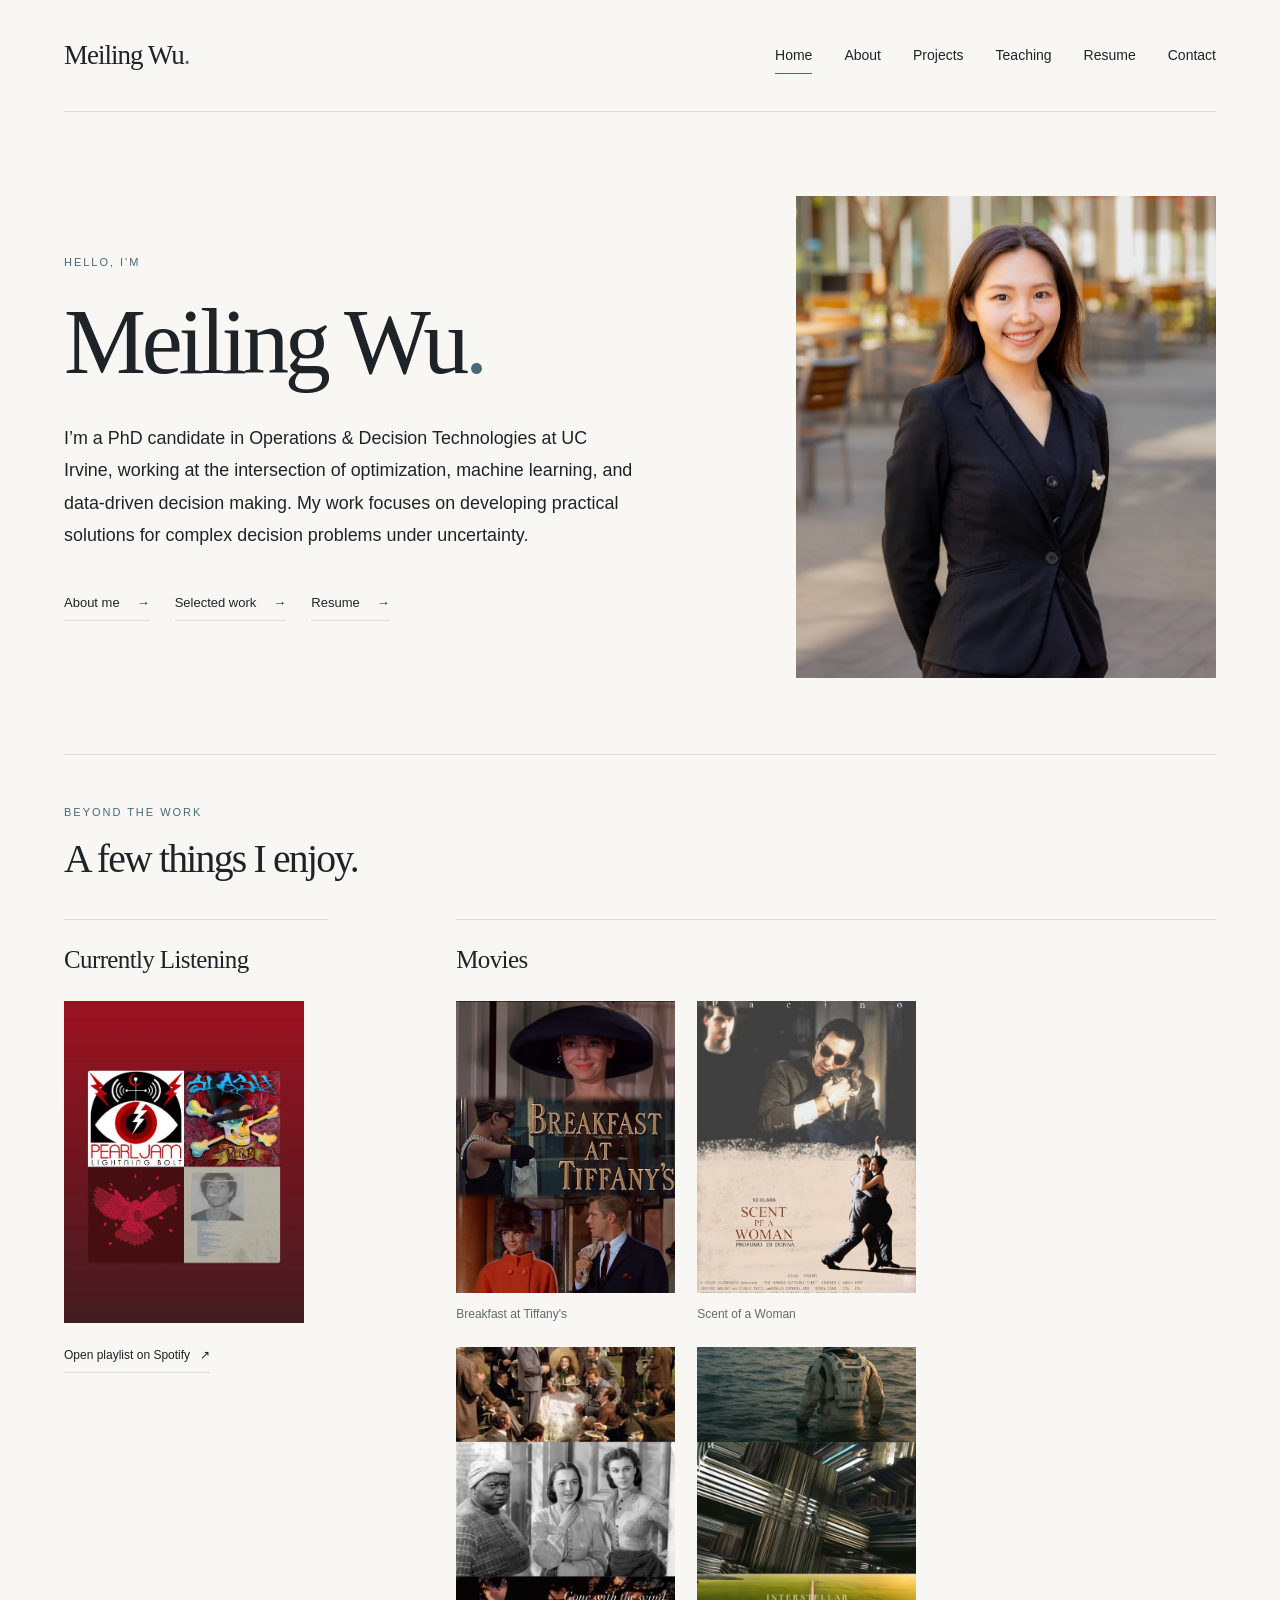
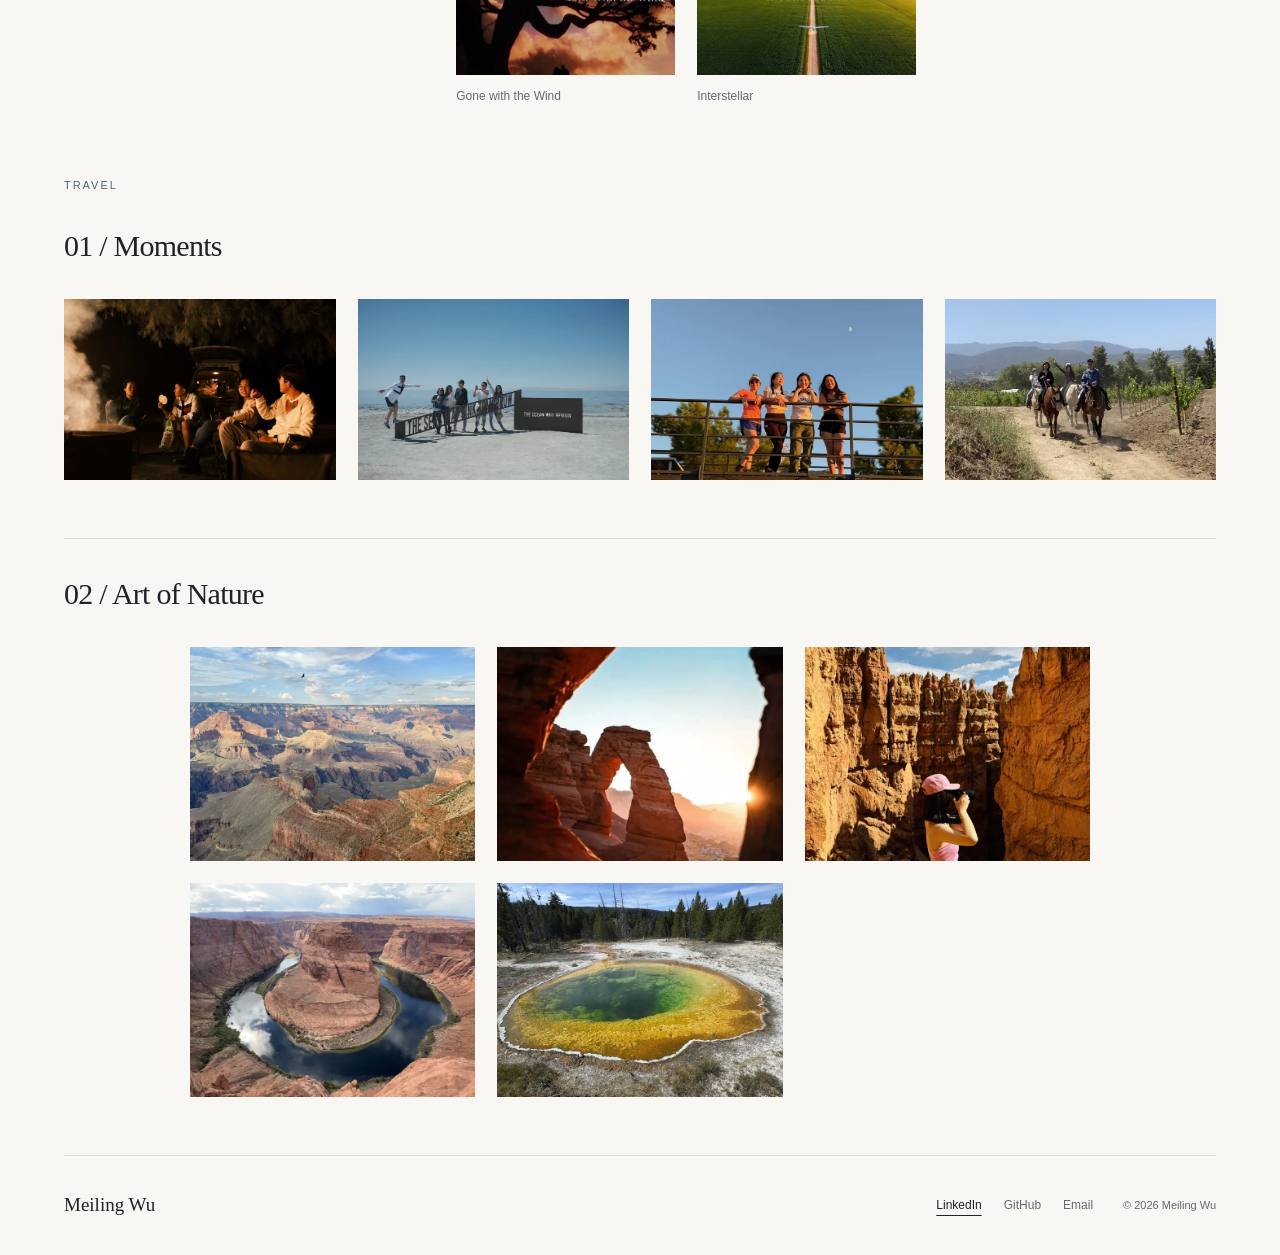
==== index.html @ 086c87a8 "Launch personal website" ====
<!doctype html>
<html lang="en">
<head>
  <meta charset="utf-8">
  <meta name="viewport" content="width=device-width, initial-scale=1">
  <title>Home — Meiling Wu</title>
  <meta name="description" content="The personal website of Meiling Wu. A space for personal notes, projects, and thoughtful work.">
  <meta property="og:title" content="Home — Meiling Wu">
  <meta property="og:description" content="The personal website of Meiling Wu. A space for personal notes, projects, and thoughtful work.">
  <meta property="og:type" content="website">
  <link rel="icon" href="assets/icons/favicon.svg" type="image/svg+xml">
  <link rel="stylesheet" href="styles.css?v=movies-aligned-2">
  <script src="site-data.js" defer></script>
  <script src="script.js" defer></script>
</head>
<body class="home-page">
  <a class="skip-link" href="#main">Skip to content</a>
  <header class="site-header wrap">
    <a class="wordmark" href="index.html">Meiling Wu<span class="wordmark-dot" aria-hidden="true">.</span></a>
    <button class="menu-toggle" type="button" aria-expanded="false" aria-controls="site-nav" hidden>Menu <span aria-hidden="true">＋</span></button>
    <nav id="site-nav" aria-label="Main navigation"><a href="index.html" aria-current="page">Home</a><a href="about.html">About</a><a href="projects.html">Projects</a><a href="teaching.html">Teaching</a><a href="resume.html">Resume</a><a href="contact.html">Contact</a></nav>
  </header>
  <main id="main" class="wrap" tabindex="-1">
    <section class="home-hero" aria-labelledby="home-title">
      <div class="hero-copy">
        <p class="eyebrow">Hello, I'm</p>
        <h1 id="home-title">Meiling Wu<span class="accent">.</span></h1>
        <p class="hero-professional-intro">I’m a PhD candidate in Operations &amp; Decision Technologies at UC Irvine, working at the intersection of optimization, machine learning, and data-driven decision making. My work focuses on developing practical solutions for complex decision problems under uncertainty.</p>
        <div class="text-links"><a href="about.html">About me <span aria-hidden="true">→</span></a><a href="projects.html">Selected work <span aria-hidden="true">→</span></a><a href="resume.html">Resume <span aria-hidden="true">→</span></a></div>
      </div>
      <figure class="hero-photo"><img src="assets/images/home/meiling_hero.jpg" alt="Meiling Wu wearing a dark blazer outdoors" width="871" height="1000" fetchpriority="high"></figure>
    </section>
    <section class="personal-section" aria-labelledby="personal-title">
      <div class="section-heading"><p class="eyebrow">Beyond the work</p><h2 id="personal-title">A few things I enjoy.</h2></div>
      <div class="home-interests">
        <section class="home-music" aria-labelledby="listening-title">
          <h3 id="listening-title">Currently Listening</h3>
          <figure class="playlist-art"><img src="assets/images/music/spotify-playlist.jpg" alt="Red Spotify playlist artwork featuring a collage of album covers" width="1206" height="1618" loading="lazy" decoding="async"></figure>
          <a class="arrow-link" href="https://open.spotify.com/playlist/6bIdMzMl5fy6MpWoafnNyj?si=AcDOhv1JTNiCwGI7rJEhVw&amp;utm_source=copy-link&amp;pi=zV1Mj_dpSNiaz" target="_blank" rel="noopener noreferrer">Open playlist on Spotify <span aria-hidden="true">↗</span></a>
        </section>
        <section class="home-films" aria-labelledby="screen-title">
          <h3 id="screen-title">Movies</h3>
          <div class="film-composition">
            <figure><img src="assets/images/movies/breakfast_at_tiffanys.jpg" alt="Breakfast at Tiffany's film collage featuring Audrey Hepburn" width="1206" height="1609" loading="lazy" decoding="async"><figcaption>Breakfast at Tiffany's</figcaption></figure>
            <figure><img src="assets/images/movies/scent_of_a_woman.jpg" alt="Scent of a Woman poster featuring Al Pacino and a tango scene" width="1159" height="1596" loading="lazy" decoding="async"><figcaption>Scent of a Woman</figcaption></figure>
            <figure><img src="assets/images/movies/gone_with_the_wind.jpg" alt="Gone with the Wind collage of scenes from the film" width="1079" height="1894" loading="lazy" decoding="async"><figcaption>Gone with the Wind</figcaption></figure>
            <figure><img src="assets/images/movies/interstellar.jpg" alt="Interstellar collage showing an astronaut, a spacecraft interior, and a field" width="1112" height="2017" loading="lazy" decoding="async"><figcaption>Interstellar</figcaption></figure>
          </div>
        </section>
      </div>
    </section>
    <section class="travel-section travel-journal" aria-labelledby="travel-title">
      <header class="journal-heading"><h2 id="travel-title" class="eyebrow">Travel</h2></header>
      <section class="travel-chapter chapter-moments" aria-labelledby="travel-moments-title">
        <h3 id="travel-moments-title">01 / Moments</h3>
        <div class="travel-collage">
          <figure class="travel-photo travel-photo-01"><picture><source type="image/webp" srcset="assets/images/travel/web/01-700.webp 700w, assets/images/travel/web/01-1400.webp 1400w" sizes="(max-width: 760px) 48vw, 420px"><img src="assets/images/travel/01.jpg" alt="Friends gathered beside a glowing fire at night, with an open car trunk behind them." width="2305" height="1537" loading="lazy" decoding="async"></picture></figure>
          <figure class="travel-photo travel-photo-02"><picture><source type="image/webp" srcset="assets/images/travel/web/02-700.webp 700w, assets/images/travel/web/02-1400.webp 1400w" sizes="(max-width: 760px) 48vw, 420px"><img src="assets/images/travel/02.jpg" alt="A group posing beside a sign on a bright, open shoreline beneath a clear blue sky." width="1620" height="1080" loading="lazy" decoding="async"></picture></figure>
          <figure class="travel-photo travel-photo-03"><picture><source type="image/webp" srcset="assets/images/travel/web/03-700.webp 700w, assets/images/travel/web/03-1400.webp 1400w" sizes="(max-width: 760px) 48vw, 420px"><img src="assets/images/travel/03.jpg" alt="Four friends standing on a rooftop terrace beneath a blue evening sky." width="1536" height="2048" loading="lazy" decoding="async"></picture></figure>
          <figure class="travel-photo travel-photo-04"><picture><source type="image/webp" srcset="assets/images/travel/web/04-700.webp 700w, assets/images/travel/web/04-1400.webp 1400w" sizes="(max-width: 760px) 48vw, 420px"><img src="assets/images/travel/04.jpg" alt="Three riders on horseback following a dirt path between vineyards and mountains." width="4032" height="3024" loading="lazy" decoding="async"></picture></figure>
        </div>
      </section>
      <section class="travel-chapter chapter-nature" aria-labelledby="travel-nature-title">
        <h3 id="travel-nature-title">02 / Art of Nature</h3>
        <div class="travel-collage">
          <figure class="travel-photo travel-photo-05"><picture><source type="image/webp" srcset="assets/images/travel/web/05-700.webp 700w, assets/images/travel/web/05-1400.webp 1400w" sizes="(max-width: 760px) 48vw, 420px"><img src="assets/images/travel/05.jpg" alt="Layered canyon cliffs stretching into the distance beneath a cloud-filled sky." width="5712" height="4284" loading="lazy" decoding="async"></picture></figure>
          <figure class="travel-photo travel-photo-06"><picture><source type="image/webp" srcset="assets/images/travel/web/06-700.webp 700w, assets/images/travel/web/06-1400.webp 1400w" sizes="(max-width: 760px) 48vw, 420px"><img src="assets/images/travel/06.jpg" alt="Sunset shining through a sandstone opening toward a freestanding rock arch." width="1179" height="1581" loading="lazy" decoding="async"></picture></figure>
          <figure class="travel-photo travel-photo-07"><picture><source type="image/webp" srcset="assets/images/travel/web/07-700.webp 700w, assets/images/travel/web/07-1400.webp 1400w" sizes="(max-width: 760px) 48vw, 420px"><img src="assets/images/travel/07.jpg" alt="A traveler photographing tall orange rock formations along a narrow canyon trail." width="4284" height="5712" loading="lazy" decoding="async"></picture></figure>
          <figure class="travel-photo travel-photo-08"><picture><source type="image/webp" srcset="assets/images/travel/web/08-700.webp 700w, assets/images/travel/web/08-1400.webp 1400w" sizes="(max-width: 760px) 48vw, 420px"><img src="assets/images/travel/08.jpg" alt="A river curving around a massive sandstone formation between steep canyon walls." width="1744" height="1308" loading="lazy" decoding="async"></picture></figure>
          <figure class="travel-photo travel-photo-09"><picture><source type="image/webp" srcset="assets/images/travel/web/09-700.webp 700w, assets/images/travel/web/09-1400.webp 1400w" sizes="(max-width: 760px) 48vw, 420px"><img src="assets/images/travel/09.jpg" alt="A colorful hot spring edged with gold and turquoise, surrounded by forest." width="4032" height="3024" loading="lazy" decoding="async"></picture></figure>
          <figure class="travel-photo travel-photo-10"><picture><source type="image/webp" srcset="assets/images/travel/web/10-700.webp 700w, assets/images/travel/web/10-1400.webp 1400w" sizes="(max-width: 760px) 48vw, 420px"><img src="assets/images/travel/10.jpg" alt="Green aurora sweeping across a dark sky above a snowy foreground and small buildings." width="4032" height="3024" loading="lazy" decoding="async"></picture></figure>
        </div>
      </section>
    </section>
</main>
  <footer class="site-footer wrap">
    <a class="footer-name" href="index.html">Meiling Wu</a>
    <div class="footer-links" data-home-social-links>
      <span aria-label="LinkedIn — URL not yet supplied">LinkedIn</span>
      <span aria-label="GitHub — URL not yet supplied">GitHub</span>
      <span aria-label="Email — address not yet supplied">Email</span>
    </div>
    <small>© <span data-year>2026</span> Meiling Wu</small>
  </footer>
</body>
</html>
---- styles.css ----
:root {
  --bg:#f8f7f3;
  --surface:#fff;
  --text:#1e2328;
  --muted:#646a70;
  --line:#dddcd6;
  --accent:#496878;
  --serif:Georgia,'Times New Roman',serif;
  --sans:'Helvetica Neue',Helvetica,Arial,sans-serif;
  --gutter:clamp(24px,5vw,72px)
}
* {
  box-sizing:border-box
}
html {
  scroll-behavior:smooth
}
body {
  margin:0;
  background:var(--bg);
  color:var(--text);
  font-family:var(--sans);
  font-size:16px;
  line-height:1.7;
  -webkit-font-smoothing:antialiased
}
a {
  color:inherit;
  text-underline-offset:6px;
  text-decoration-thickness:1px
}
a:hover {
  color:var(--accent)
}
button {
  font:inherit
}
a,button {
  -webkit-tap-highlight-color:transparent
}
a:focus-visible,button:focus-visible {
  outline:2px solid var(--accent);
  outline-offset:6px
}
h1,h2,h3,p,figure {
  margin:0
}
h1,h2,h3 {
  font-weight:400
}
h1,h2 {
  font-family:var(--serif);
  line-height:1.12;
  letter-spacing:-.045em
}
h1 {
  font-size:clamp(56px,7.2vw,94px)
}
h2 {
  font-size:clamp(30px,3.1vw,42px)
}
h3 {
  font-size:20px;
  line-height:1.4
}
p {
  color:var(--muted)
}
[hidden] {
  display:none!important
}
.wrap {
  width:min(100% - var(--gutter)*2,1180px);
  margin-inline:auto
}
.accent {
  color:var(--accent)
}
.site-header {
  display:flex;
  align-items:center;
  justify-content:space-between;
  min-height:112px;
  border-bottom:1px solid var(--line);
  gap:30px
}
.wordmark {
  font-family:var(--serif);
  font-size:27px;
  letter-spacing:-1px;
  text-decoration:none;
  white-space:nowrap
}
.wordmark-dot {
  color:var(--accent)
}
nav {
  display:flex;
  gap:clamp(20px,2.5vw,34px);
  align-items:center
}
nav a {
  font-size:14px;
  text-decoration:none;
  padding-block:12px;
  position:relative
}
nav a[aria-current=page]::after {
  content:'';
  height:1px;
  background:var(--accent);
  position:absolute;
  bottom:5px;
  left:0;
  right:0
}
.menu-toggle {
  border:0;
  background:none;
  padding:10px 0;
  color:var(--text);
  gap:18px;
  align-items:center
}
.skip-link {
  position:fixed;
  top:12px;
  left:12px;
  z-index:10;
  background:var(--text);
  color:var(--bg);
  padding:10px 20px;
  transform:translateY(-180%)
}
.skip-link:focus {
  transform:translateY(0)
}
main {
  min-height:calc(100svh - 260px)
}
.eyebrow {
  text-transform:uppercase;
  font-size:11px;
  letter-spacing:.18em;
  color:var(--accent);
  font-weight:500
}
.home-hero {
  padding:84px 0 94px;
  display:grid;
  grid-template-columns:1.2fr 1fr;
  gap:clamp(45px,8vw,110px);
  align-items:center
}
.hero-copy .eyebrow {
  margin-bottom:19px
}
.hero-copy h1 {
  white-space:nowrap
}
.hero-intro {
  font-size:clamp(21px,2.15vw,28px);
  line-height:1.5;
  color:var(--text);
  margin-top:28px;
  letter-spacing:-.025em
}
.hero-note {
  font-size:16px;
  margin-top:18px;
  line-height:1.8
}
.text-links {
  display:flex;
  flex-wrap:wrap;
  gap:25px;
  margin-top:35px
}
.text-links a,.arrow-link {
  font-size:13px;
  text-decoration:none;
  display:inline-flex;
  gap:17px;
  align-items:center;
  border-bottom:1px solid var(--line);
  padding-block:6px
}
.text-links a:hover,.arrow-link:hover {
  border-color:var(--accent)
}
.photo-placeholder {
  background:#eae8e1;
  min-width:0;
  display:flex;
  flex-direction:column;
  justify-content:center;
  align-items:center;
  aspect-ratio:4/5;
  text-align:center;
  color:#66675f;
  position:relative;
  outline:1px solid #d8d5cb;
  outline-offset:-14px;
  font-size:12px;
  letter-spacing:.02em;
  gap:13px
}
.photo-placeholder small {
  display:block;
  font-size:10px;
  letter-spacing:.08em;
  text-transform:uppercase;
  margin-top:6px
}
.placeholder-mark {
  font-family:var(--serif);
  font-size:27px;
  color:#7a7c70;
  font-weight:400
}
.hero-photo {
  max-width:420px;
  width:100%;
  justify-self:end
}
.hero-photo figcaption {
  font-family:var(--serif);
  font-size:15px;
  font-style:italic;
  color:var(--muted);
  text-align:right;
  padding-top:12px
}
.personal-section {
  border-top:1px solid var(--line);
  padding-top:48px
}
.section-heading .eyebrow {
  margin-bottom:15px
}
.interests-grid {
  display:grid;
  grid-template-columns:1fr 1fr;
  gap:70px;
  margin-top:45px
}
.interest {
  border-top:1px solid var(--line);
  padding-top:23px;
  min-height:150px
}
.section-label {
  display:flex;
  align-items:baseline;
  gap:20px
}
.section-label>span,.project-number {
  font-size:11px;
  letter-spacing:.08em;
  color:var(--accent)
}
.section-label h3,.section-label h2 {
  font-family:var(--serif);
  font-size:25px;
  letter-spacing:-.025em
}
.empty-note {
  font-size:14px;
  line-height:1.8
}
.interest .empty-note {
  margin:20px 0 0 35px
}
.interest-list {
  padding:0;
  margin:22px 0 0;
  list-style:none;
  counter-reset:item
}
.interest-list li {
  display:flex;
  gap:20px;
  border-bottom:1px solid var(--line);
  padding:12px 0;
  font-size:14px
}
.interest-list li::before {
  counter-increment:item;
  content:counter(item,decimal-leading-zero);
  font-size:11px;
  color:var(--accent)
}
.interest-list small {
  color:var(--muted);
  font-size:13px
}
.travel-section {
  padding-top:34px;
  padding-bottom:76px
}
.travel-heading {
  display:flex;
  align-items:baseline;
  justify-content:space-between;
  gap:20px;
  margin-bottom:25px
}
.small-note {
  font-size:12px
}
.travel-grid {
  display:grid;
  grid-template-columns:repeat(3,minmax(0,1fr));
  gap:22px
}
.travel-grid .photo-placeholder {
  aspect-ratio:4/3;
  background:#e8e9e3
}
.travel-grid figure:nth-child(2) .photo-placeholder {
  background:#e5e8e8
}
.travel-grid figure:nth-child(3) .photo-placeholder {
  background:#ece7e0
}
.travel-grid img {
  display:block;
  width:100%;
  aspect-ratio:4/3;
  object-fit:cover
}
.travel-grid figcaption {
  font-size:12px;
  color:var(--muted);
  padding-top:10px
}
.home-closing {
  display:flex;
  justify-content:space-between;
  align-items:center;
  gap:25px;
  border-top:1px solid var(--line);
  padding:44px 0 64px
}
.home-closing h2 {
  font-size:29px
}
.site-footer {
  border-top:1px solid var(--line);
  display:flex;
  align-items:center;
  gap:30px;
  min-height:115px;
  padding-block:28px
}
.footer-name {
  font-family:var(--serif);
  font-size:19px;
  text-decoration:none
}
.footer-links {
  display:flex;
  gap:22px;
  font-size:12px;
  margin-left:auto
}
.site-footer small {
  color:var(--muted);
  font-size:11px
}
.page-intro {
  padding:77px 0 64px
}
.page-intro .eyebrow {
  margin-bottom:23px
}
.page-intro .lead {
  margin-top:28px
}
.lead {
  font-size:clamp(21px,2.2vw,28px);
  line-height:1.55;
  letter-spacing:-.025em;
  color:var(--text)
}
.intro-width {
  max-width:650px
}
.about-intro {
  display:grid;
  grid-template-columns:1.45fr 1fr;
  gap:100px;
  align-items:start;
  padding-bottom:88px
}
.about-intro .photo-placeholder {
  width:100%;
  max-width:340px;
  justify-self:end;
  aspect-ratio:1/1.05
}
.prose p+p {
  margin-top:24px
}
.prose .arrow-link {
  margin-top:26px
}
.ruled-section {
  display:grid;
  grid-template-columns:1fr 1.6fr;
  gap:65px;
  border-top:1px solid var(--line);
  padding:46px 0 64px
}
.ruled-section .eyebrow {
  margin-bottom:14px
}
.focus-list article,.journey article {
  padding-bottom:26px
}
.focus-list article+article,.journey article+article {
  padding-top:26px;
  border-top:1px solid var(--line)
}
.focus-list p,.journey p {
  font-size:15px;
  margin-top:9px
}
.project-row {
  display:grid;
  grid-template-columns:45px 1fr 130px;
  gap:25px;
  border-top:1px solid var(--line);
  padding:36px 0 40px;
  align-items:baseline
}
.project-row h2 {
  font-size:clamp(27px,3vw,38px);
  max-width:730px;
  line-height:1.22
}
.project-row p {
  margin-top:17px
}
.project-status {
  font-size:11px;
  color:var(--muted);
  text-align:right
}
.page-note {
  font-size:13px;
  padding:12px 0 65px
}
.draft-label {
  font-size:11px;
  color:var(--accent);
  margin-top:20px;
  max-width:220px
}
.teaching-philosophy {
  padding-top:35px
}
.resume-section {
  padding-bottom:85px
}
.document-placeholder {
  padding:60px 30px 70px;
  text-align:center;
  border:1px solid var(--line)
}
.document-icon {
  font-size:28px;
  color:var(--accent);
  display:block;
  margin-bottom:23px
}
.document-placeholder h2 {
  font-size:32px
}
.document-placeholder p {
  font-size:14px;
  margin-top:16px
}
.resume-actions {
  display:flex;
  gap:28px;
  align-items:center;
  margin-bottom:35px
}
.button-link {
  display:inline-flex;
  gap:35px;
  background:var(--accent);
  color:white;
  padding:13px 23px;
  text-decoration:none;
  font-size:14px
}
.button-link:hover {
  color:white;
  background:var(--text)
}
.pdf-preview object {
  width:100%;
  height:800px;
  border:1px solid var(--line)
}
.contact-intro {
  padding-top:100px
}
.contact-list {
  max-width:760px;
  padding-bottom:100px
}
.contact-list .empty-note {
  padding-top:30px;
  border-top:1px solid var(--line)
}
.contact-row {
  display:flex;
  justify-content:space-between;
  border-top:1px solid var(--line);
  padding:24px 0;
  text-decoration:none;
  font-size:20px;
  overflow-wrap:anywhere
}
@media(min-width:761px) {
  .menu-toggle {
    display:none
  }
}
@media(max-width:1000px) {
  .home-hero {
    gap:40px
  }
  .hero-copy h1 {
    font-size:clamp(52px,7.5vw,76px)
  }
  .text-links {
    gap:17px
  }
  .about-intro {
    gap:50px
  }
  .ruled-section {
    gap:40px
  }
  .project-row {
    grid-template-columns:30px 1fr
  }
  .project-status {
    grid-column:2;
    text-align:left
  }
  .interests-grid {
    gap:40px
  }
}
@media(max-width:760px) {
  .site-header {
    flex-wrap:wrap;
    min-height:88px;
    gap:0;
    padding-block:23px
  }
  .wordmark {
    font-size:25px
  }
  .menu-toggle:not([hidden]) {
    display:inline-flex;
    margin-left:auto
  }
  nav {
    width:100%;
    flex-wrap:wrap;
    gap:5px 25px;
    padding-top:18px
  }
  nav a {
    font-size:14px
  }
  .js nav:not(.is-open) {
    display:none
  }
  .home-hero {
    padding:53px 0 57px;
    grid-template-columns:1fr;
    gap:40px
  }
  .hero-copy h1 {
    font-size:clamp(57px,12vw,86px)
  }
  .hero-intro {
    font-size:24px;
    margin-top:22px
  }
  .hero-note {
    font-size:15px
  }
  .hero-photo {
    justify-self:start;
    max-width:none
  }
  .hero-photo .photo-placeholder {
    aspect-ratio:5/4
  }
  .hero-photo figcaption {
    font-size:14px
  }
  .personal-section {
    padding-top:34px
  }
  .interests-grid {
    margin-top:32px;
    gap:25px
  }
  .section-label {
    gap:12px
  }
  .section-label h3 {
    font-size:22px
  }
  .interest .empty-note {
    margin-left:0
  }
  .travel-heading {
    align-items:start;
    flex-direction:column;
    gap:10px
  }
  .travel-grid {
    gap:14px
  }
  .travel-grid .photo-placeholder {
    aspect-ratio:3/4;
    outline-offset:-8px
  }
  .travel-grid .photo-placeholder small {
    font-size:8px;
    max-width:90px
  }
  .travel-grid .photo-placeholder>span:last-child {
    font-size:10px
  }
  .travel-section {
    padding-top:22px;
    padding-bottom:45px
  }
  .home-closing {
    align-items:start;
    padding:32px 0 44px;
    flex-direction:column;
    gap:15px
  }
  .home-closing h2 {
    font-size:28px
  }
  .site-footer {
    gap:18px;
    flex-wrap:wrap;
    min-height:100px
  }
  .footer-links:empty {
    display:none
  }
  .site-footer small {
    margin-left:auto
  }
  .page-intro {
    padding:52px 0 40px
  }
  .about-intro {
    grid-template-columns:1fr;
    gap:35px;
    padding-bottom:50px
  }
  .about-intro .photo-placeholder {
    justify-self:start;
    max-width:100%;
    aspect-ratio:5/4
  }
  .ruled-section {
    grid-template-columns:1fr;
    gap:26px;
    padding:32px 0 40px
  }
  .project-row {
    gap:13px;
    padding:27px 0
  }
  .project-row h2 {
    font-size:28px
  }
  .draft-label {
    max-width:none
  }
  .document-placeholder {
    padding:42px 20px
  }
  .document-placeholder h2 {
    font-size:28px
  }
  .pdf-preview {
    display:none
  }
  .resume-actions {
    flex-wrap:wrap
  }
  .contact-intro {
    padding-top:65px
  }
  .contact-list {
    padding-bottom:70px
  }
}
@media(max-width:420px) {
  .interests-grid {
    grid-template-columns:1fr;
    gap:10px
  }
  .interest {
    min-height:125px
  }
  .travel-grid {
    grid-template-columns:1fr
  }
  .travel-grid .photo-placeholder {
    aspect-ratio:4/3;
    outline-offset:-12px
  }
  .travel-grid .photo-placeholder>span:last-child {
    font-size:12px
  }
  .travel-grid .photo-placeholder small {
    font-size:10px;
    max-width:none
  }
  .site-footer {
    column-gap:20px
  }
  .footer-links {
    margin-left:0
  }
  .footer-links:not(:empty)+small {
    width:100%;
    margin:0
  }
  .desktop-break {
    display:none
  }
}
@media(prefers-reduced-motion:reduce) {
  html {
    scroll-behavior:auto
  }
}

/* Home refinements: scoped to preserve the professional pages. */
.home-page .home-hero {
  padding-bottom: 76px;
}
.home-page .photo-placeholder {
  outline: none;
  background: #eeece6;
}
.home-page .hero-photo img {
  display: block;
  width: 100%;
  aspect-ratio: 4 / 5;
  object-fit: cover;
}
.home-page .hero-photo figcaption {
  font-size: 13px;
  padding-top: 10px;
}
.home-page .interest {
  min-height: 128px;
}
.home-page .travel-section {
  padding-top: 38px;
  padding-bottom: 0;
}
.home-page .travel-heading {
  margin-bottom: 28px;
}
.home-page .travel-heading .small-note {
  font-size: 11px;
  color: #6e7378;
}
.home-page .travel-grid {
  grid-template-columns: minmax(0, 1.5fr) minmax(0, 1fr);
  column-gap: clamp(32px, 5vw, 72px);
  row-gap: 16px;
  align-items: start;
}
.home-page .travel-grid figure:nth-child(3n + 2) {
  margin-top: 48px;
}
.home-page .travel-grid figure:nth-child(3n) {
  grid-column: 1 / -1;
  width: 44%;
  margin-left: 26%;
}
.home-page .travel-grid .photo-placeholder,
.home-page .travel-grid img {
  aspect-ratio: 3 / 2;
}
.home-page .travel-grid figure:nth-child(3n + 2) .photo-placeholder,
.home-page .travel-grid figure:nth-child(3n + 2) img {
  aspect-ratio: 4 / 5;
}
.home-page .travel-grid .photo-placeholder small {
  font-size: 10px;
  max-width: none;
}
.home-page .travel-grid .photo-placeholder > span:last-child {
  font-size: 12px;
}
.home-page .personal-line {
  padding: 44px 0 50px;
  text-align: center;
}
.home-page .personal-line p {
  font-family: var(--serif);
  font-style: italic;
  font-size: 21px;
}
.home-page .personal-line small {
  display: block;
  margin-top: 9px;
  color: var(--muted);
  font-size: 10px;
  letter-spacing: .04em;
}
.home-page .site-footer {
  min-height: 100px;
}
.home-page .footer-links > span {
  color: var(--muted);
}
@media (max-width: 760px) {
  .home-page .home-hero {
    padding-bottom: 48px;
  }
  .home-page .hero-photo img {
    aspect-ratio: 5 / 4;
  }
  .home-page .travel-section {
    padding-top: 24px;
  }
  .home-page .travel-grid {
    column-gap: 28px;
    row-gap: 16px;
  }
  .home-page .travel-grid figure:nth-child(3n + 2) {
    margin-top: 30px;
  }
  .home-page .personal-line {
    padding: 36px 0 42px;
  }
}
@media (max-width: 540px) {
  .home-page .travel-grid {
    grid-template-columns: minmax(0, 1fr);
    row-gap: 20px;
  }
  .home-page .travel-grid figure:nth-child(3n + 2) {
    width: 72%;
    justify-self: end;
    margin-top: 0;
  }
  .home-page .travel-grid figure:nth-child(3n) {
    width: 86%;
    margin-left: 8%;
  }
  .home-page .site-footer {
    display: grid;
    grid-template-columns: 1fr auto;
    gap: 14px;
    padding-block: 25px;
  }
  .home-page .footer-links {
    gap: 15px;
    margin: 0;
  }
  .home-page .site-footer small {
    grid-column: 1 / -1;
    margin: 0;
  }
}

/* Projects: research features followed by a compact consulting index. */
.projects-page .page-intro {
  padding-bottom: 62px;
}
.projects-page .project-section-links {
  display: flex;
  flex-wrap: wrap;
  gap: 18px 34px;
  margin-top: 30px;
  font-size: 13px;
}
.projects-page .project-section-links a {
  text-decoration: none;
  border-bottom: 1px solid var(--line);
  padding-bottom: 5px;
}
.projects-page .project-section-links span {
  margin-left: 14px;
  color: var(--accent);
}
.projects-page .research-section,
.projects-page .consulting-section {
  scroll-margin-top: 30px;
}
.projects-page .project-section-heading {
  display: flex;
  align-items: baseline;
  justify-content: space-between;
  gap: 35px;
  padding: 28px 0 34px;
  border-top: 1px solid var(--text);
}
.projects-page .project-section-heading h2 {
  font-size: clamp(32px, 3.4vw, 46px);
}
.projects-page .section-context {
  color: var(--muted);
  font-size: 12px;
}
.projects-page .research-project {
  border-top: 1px solid var(--line);
  padding: 43px 0 58px;
}
.projects-page .project-heading {
  display: grid;
  grid-template-columns: 90px minmax(0, 1fr);
  gap: 28px;
  align-items: baseline;
}
.projects-page .editorial-number {
  font-family: var(--serif);
  font-size: 48px;
  line-height: 1;
  letter-spacing: -.05em;
  color: var(--accent);
}
.projects-page .project-heading h3 {
  font-family: var(--serif);
  font-size: clamp(32px, 3.7vw, 48px);
  line-height: 1.16;
  letter-spacing: -.035em;
  max-width: 820px;
  text-wrap: balance;
}
.projects-page .research-body {
  margin-left: 118px;
}
.projects-page .project-flow {
  display: flex;
  flex-wrap: wrap;
  gap: 8px 14px;
  list-style: none;
  padding: 0;
  margin: 25px 0 28px;
  color: var(--accent);
  font-size: 12px;
}
.projects-page .project-flow li:not(:last-child)::after {
  content: '→';
  padding-left: 14px;
}
.projects-page .research-description {
  font-size: 19px;
  line-height: 1.75;
  color: var(--text);
  max-width: 870px;
}
.projects-page .research-details {
  display: grid;
  grid-template-columns: 1fr 1fr;
  gap: 46px;
  margin-top: 32px;
}
.projects-page h4 {
  margin: 0 0 12px;
  font-size: 11px;
  font-weight: 500;
  letter-spacing: .12em;
  text-transform: uppercase;
  color: var(--accent);
}
.projects-page .research-details p {
  font-size: 15px;
  line-height: 1.8;
}
.projects-page .project-methods {
  margin-top: 29px;
  padding-top: 20px;
  border-top: 1px solid var(--line);
}
.projects-page .project-methods ul {
  display: flex;
  flex-wrap: wrap;
  gap: 6px 0;
  list-style: none;
  padding: 0;
  margin: 0;
  font-size: 12px;
  color: var(--muted);
}
.projects-page .project-methods li:not(:last-child)::after {
  content: '·';
  padding-inline: 11px;
}
.projects-page .research-impact {
  margin-top: 32px;
  padding-top: 24px;
  border-top: 1px solid var(--line);
}
.projects-page .research-impact dl {
  display: grid;
  grid-template-columns: repeat(3, minmax(0, 1fr));
  gap: 25px;
  margin: 19px 0 0;
}
.projects-page .research-impact dl > div {
  display: flex;
  flex-direction: column;
  gap: 9px;
}
.projects-page .research-impact dt {
  font-size: 12px;
  color: var(--muted);
}
.projects-page .research-impact dd {
  order: -1;
  font-family: var(--serif);
  font-size: clamp(35px, 3.8vw, 48px);
  line-height: 1.15;
  color: var(--accent);
  margin: 0;
  letter-spacing: -.04em;
}
.projects-page .consulting-section {
  margin-top: 30px;
  padding-bottom: 45px;
}
.projects-page .consulting-section .project-section-heading p {
  max-width: 430px;
  font-size: 15px;
}
.projects-page .applied-project {
  display: grid;
  grid-template-columns: 65px minmax(0, .9fr) minmax(0, 1.4fr);
  gap: 30px;
  align-items: baseline;
  border-top: 1px solid var(--line);
  padding: 34px 0 39px;
}
.projects-page .applied-project .editorial-number {
  font-size: 34px;
}
.projects-page .applied-heading h3 {
  font-family: var(--serif);
  font-size: clamp(26px, 2.5vw, 32px);
  letter-spacing: -.03em;
  line-height: 1.2;
}
.projects-page .project-organization {
  font-size: 12px;
  margin-top: 14px;
  max-width: 290px;
}
.projects-page .applied-project .project-flow {
  font-size: 11px;
  gap: 6px 9px;
  margin: 21px 0 0;
}
.projects-page .applied-project .project-flow li:not(:last-child)::after {
  padding-left: 9px;
}
.projects-page .applied-body > p {
  font-size: 15px;
  line-height: 1.8;
}
.projects-page .applied-body > p + p {
  margin-top: 14px;
}
.projects-page .applied-body strong {
  font-weight: 500;
  color: var(--text);
}
.projects-page .applied-body .project-methods {
  border-top: 0;
  padding-top: 0;
  margin-top: 23px;
}
@media (max-width: 1000px) {
  .projects-page .project-heading {
    grid-template-columns: 60px minmax(0, 1fr);
    gap: 25px;
  }
  .projects-page .research-body {
    margin-left: 85px;
  }
  .projects-page .applied-project {
    grid-template-columns: 42px minmax(0, .9fr) minmax(0, 1.3fr);
    gap: 22px;
  }
  .projects-page .research-details {
    gap: 28px;
  }
}
@media (max-width: 760px) {
  .projects-page .page-intro {
    padding-bottom: 42px;
  }
  .projects-page .project-section-heading {
    flex-direction: column;
    gap: 15px;
    padding: 24px 0;
  }
  .projects-page .research-project {
    padding: 30px 0 40px;
  }
  .projects-page .project-heading {
    grid-template-columns: 40px minmax(0, 1fr);
    gap: 15px;
  }
  .projects-page .editorial-number {
    font-size: 32px;
  }
  .projects-page .project-heading h3 {
    font-size: clamp(28px, 5vw, 36px);
  }
  .projects-page .research-body {
    margin-left: 0;
  }
  .projects-page .research-description {
    font-size: 17px;
  }
  .projects-page .research-details {
    grid-template-columns: 1fr;
    gap: 24px;
    margin-top: 26px;
  }
  .projects-page .research-impact dl {
    gap: 18px;
  }
  .projects-page .research-impact dd {
    font-size: 33px;
  }
  .projects-page .applied-project {
    grid-template-columns: 40px minmax(0, 1fr);
    gap: 18px 15px;
    padding: 28px 0 33px;
  }
  .projects-page .applied-body {
    grid-column: 2;
  }
  .projects-page .consulting-section {
    margin-top: 15px;
    padding-bottom: 20px;
  }
}
@media (max-width: 420px) {
  .projects-page .research-impact dl {
    grid-template-columns: 1fr;
    gap: 22px;
  }
  .projects-page .research-impact dl > div {
    gap: 5px;
  }
  .projects-page .applied-body {
    grid-column: 1 / -1;
  }
}

/* Concise Projects overview; full research explanations live on detail pages. */
.projects-index .page-intro {
  padding-bottom: 42px;
}
.projects-index .project-section-heading {
  padding: 22px 0 26px;
}
.projects-index .research-project {
  padding: 34px 0 42px;
}
.projects-index .project-flow {
  margin: 19px 0 18px;
}
.projects-index .research-description {
  max-width: 750px;
  font-size: 16px;
  line-height: 1.7;
}
.projects-index .index-methods {
  color: var(--muted);
  font-size: 12px;
  line-height: 1.8;
  margin-top: 17px;
}
.projects-index .project-explore {
  margin-top: 22px;
}
.projects-index .index-impact {
  display: grid;
  grid-template-columns: repeat(3, minmax(0, 1fr));
  gap: 30px;
  max-width: 750px;
  margin: 26px 0 0;
}
.projects-index .index-impact > div {
  display: flex;
  flex-direction: column;
  gap: 8px;
}
.projects-index .index-impact dd {
  order: -1;
  margin: 0;
  font-family: var(--serif);
  font-size: clamp(34px, 3.5vw, 44px);
  line-height: 1.15;
  letter-spacing: -.04em;
  color: var(--accent);
}
.projects-index .index-impact dt {
  font-size: 12px;
  color: var(--muted);
}
.projects-index .consulting-section {
  margin-top: 20px;
}
.projects-index .applied-project {
  padding: 28px 0;
}
.projects-index .applied-body > p + p {
  margin-top: 8px;
}
.projects-index .applied-body .index-methods {
  margin-top: 16px;
  font-size: 12px;
}
.project-detail-page .project-detail-intro {
  max-width: 940px;
}
.project-detail-page .project-detail-intro .eyebrow {
  margin-top: 35px;
}
.project-detail-page .project-detail-intro h1 {
  font-size: clamp(38px, 5vw, 66px);
}
.project-detail-page .project-detail-body {
  max-width: 900px;
  padding-bottom: 70px;
}
@media (max-width: 760px) {
  .projects-index .research-project {
    padding: 28px 0 32px;
  }
  .projects-index .index-impact {
    gap: 16px;
  }
  .projects-index .applied-project {
    padding: 25px 0;
  }
}
@media (max-width: 420px) {
  .projects-index .index-impact {
    gap: 12px;
  }
  .projects-index .index-impact dd {
    font-size: 30px;
  }
  .projects-index .index-impact dt {
    font-size: 11px;
  }
  .projects-index .research-body > .index-methods {
    font-size: 10px;
  }
}

/* Teaching: editorial course rows and unboxed, attributed student comments. */
.teaching-page .teaching-intro {
  display: grid;
  grid-template-columns: minmax(0, 1.25fr) minmax(0, 1fr);
  align-items: center;
  gap: clamp(40px, 7vw, 95px);
  padding: 72px 0 78px;
}
.teaching-page .teaching-intro h1 {
  margin: 20px 0 28px;
}
.teaching-page .teaching-intro-copy > p + p {
  margin-top: 20px;
}
.teaching-page .teaching-lead {
  color: var(--text);
  font-size: clamp(22px, 2.1vw, 28px);
  line-height: 1.5;
  letter-spacing: -.02em;
}
.teaching-page .teaching-photo {
  width: 100%;
  max-width: 450px;
  justify-self: end;
}
.teaching-page .teaching-photo img {
  display: block;
  width: 100%;
  height: auto;
}
.teaching-page .teaching-image-pending {
  aspect-ratio: 4 / 5;
  display: grid;
  place-items: center;
  padding: 24px;
  background: #eeece6;
  text-align: center;
  color: var(--muted);
  font-size: 13px;
}
.teaching-page .teaching-image-pending small,
.teaching-page .evaluation-pending small {
  display: block;
  font-size: 10px;
  margin-top: 8px;
  letter-spacing: .05em;
}
.teaching-page .teaching-section-heading {
  margin-bottom: 34px;
}
.teaching-page .teaching-section-heading .eyebrow {
  margin-bottom: 13px;
}
.teaching-page .teaching-section-heading > p:last-child:not(.eyebrow) {
  margin-top: 18px;
  font-size: 15px;
}
.teaching-page .teaching-courses,
.teaching-page .teaching-approach,
.teaching-page .teaching-feedback {
  border-top: 1px solid var(--line);
  padding: 42px 0 64px;
}
.teaching-page .course-row {
  display: grid;
  grid-template-columns: minmax(0, 1.15fr) minmax(0, 1fr);
  gap: 55px;
  padding: 25px 0;
  border-top: 1px solid var(--line);
  align-items: baseline;
}
.teaching-page .course-row h3 {
  font-family: var(--serif);
  font-size: 25px;
  line-height: 1.35;
  letter-spacing: -.025em;
}
.teaching-page .course-code {
  white-space: nowrap;
  font-family: var(--sans);
  font-size: 12px;
  letter-spacing: 0;
  color: var(--accent);
}
.teaching-page .course-role {
  font-size: 12px;
  margin-top: 10px;
}
.teaching-page .course-description {
  font-size: 15px;
  max-width: 490px;
}
.teaching-page .approach-items {
  display: grid;
  grid-template-columns: repeat(3, minmax(0, 1fr));
  gap: 50px;
}
.teaching-page .approach-number {
  color: var(--accent);
  font-size: 11px;
}
.teaching-page .approach-items h3 {
  font-family: var(--serif);
  font-size: 29px;
  margin: 10px 0 13px;
  letter-spacing: -.025em;
}
.teaching-page .approach-items p {
  font-size: 15px;
  max-width: 310px;
}
.teaching-page .feedback-layout {
  display: grid;
  grid-template-columns: minmax(0, .85fr) minmax(0, 1.3fr);
  gap: clamp(35px, 6vw, 80px);
  align-items: start;
}
.teaching-page .evaluation-image {
  padding-top: 8px;
}
.teaching-page .evaluation-image img {
  display: block;
  width: 100%;
  height: auto;
}
.teaching-page .evaluation-pending {
  min-height: 235px;
  background: #eeece6;
  display: grid;
  place-items: center;
  padding: 28px;
  text-align: center;
  color: var(--muted);
  font-size: 13px;
}
.teaching-page .student-comment {
  padding: 25px 0;
  border-top: 1px solid var(--line);
}
.teaching-page .featured-comments .student-comment:first-child {
  padding-top: 0;
  border-top: 0;
}
.teaching-page .student-comment blockquote {
  margin: 0;
}
.teaching-page .student-comment blockquote p {
  font-family: var(--serif);
  font-size: 21px;
  line-height: 1.65;
  color: var(--text);
}
.teaching-page .student-comment blockquote p::before {
  content: '“';
  color: var(--accent);
}
.teaching-page .student-comment blockquote p::after {
  content: '”';
  color: var(--accent);
}
.teaching-page .student-comment figcaption {
  margin-top: 15px;
  font-size: 11px;
  color: var(--muted);
}
.teaching-page .additional-comments {
  display: grid;
  grid-template-columns: 1fr 1fr;
  gap: 0 70px;
  margin-top: 26px;
}
.teaching-page .additional-comments blockquote p {
  font-size: 20px;
}
@media (max-width: 1000px) {
  .teaching-page .course-row {
    gap: 30px;
  }
  .teaching-page .approach-items {
    gap: 30px;
  }
}
@media (max-width: 760px) {
  .teaching-page .teaching-intro {
    grid-template-columns: 1fr;
    gap: 34px;
    padding: 50px 0;
  }
  .teaching-page .teaching-photo {
    max-width: none;
  }
  .teaching-page .teaching-image-pending {
    aspect-ratio: 5 / 4;
  }
  .teaching-page .teaching-courses,
  .teaching-page .teaching-approach,
  .teaching-page .teaching-feedback {
    padding: 32px 0 42px;
  }
  .teaching-page .course-row {
    grid-template-columns: 1fr;
    gap: 13px;
    padding: 23px 0;
  }
  .teaching-page .course-row h3 {
    font-size: 24px;
  }
  .teaching-page .approach-items {
    grid-template-columns: 1fr;
    gap: 28px;
  }
  .teaching-page .approach-items p {
    max-width: none;
  }
  .teaching-page .feedback-layout {
    grid-template-columns: 1fr;
    gap: 32px;
  }
  .teaching-page .additional-comments {
    grid-template-columns: 1fr;
    margin-top: 0;
  }
  .teaching-page .student-comment blockquote p {
    font-size: 20px;
  }
}

/* Keep the supplied intro as two paragraphs, with a display opening sentence. */
.teaching-page .teaching-intro-summary .teaching-lead {
  display: block;
  margin-bottom: 20px;
}

/* Teaching title and the two images in the feedback column. */
.teaching-page .teaching-intro {
  display: block;
}
.teaching-page .teaching-intro h1 {
  margin-bottom: 0;
}
.teaching-page .feedback-images {
  display: grid;
  gap: 28px;
  min-width: 0;
}
.teaching-page .feedback-images .teaching-photo {
  max-width: none;
}
.teaching-page .feedback-images .teaching-image-pending {
  aspect-ratio: 4 / 3;
}

/* About: portrait, concise professional introduction, and education. */
.about-page .page-intro {
  padding-bottom: 46px;
}
.about-page .professional-intro {
  display: grid;
  grid-template-columns: minmax(0, .8fr) minmax(0, 1.45fr);
  gap: clamp(40px, 6vw, 85px);
  align-items: center;
  padding-bottom: 72px;
}
.about-page .professional-portrait {
  max-width: 380px;
  width: 100%;
}
.about-page .professional-portrait img {
  display: block;
  width: 100%;
  height: auto;
}
.about-page .professional-bio {
  max-width: 750px;
  font-size: 16px;
  line-height: 1.85;
}
.about-page .professional-bio p:first-child {
  color: var(--text);
}
.about-page .professional-bio p + p {
  margin-top: 22px;
}
.about-page .about-focus,
.about-page .about-education {
  padding: 40px 0 54px;
  border-top: 1px solid var(--line);
}
.about-page .about-focus-items {
  display: grid;
  grid-template-columns: repeat(3, minmax(0, 1fr));
  gap: 45px;
  margin-top: 32px;
}
.about-page .about-focus-items h3 {
  font-family: var(--serif);
  font-size: 26px;
  letter-spacing: -.025em;
  line-height: 1.25;
}
.about-page .about-focus-items p {
  font-size: 15px;
  margin-top: 15px;
  max-width: 340px;
}
.about-page .education-list {
  margin-top: 27px;
}
.about-page .education-entry {
  padding: 24px 0;
}
.about-page .education-entry + .education-entry {
  border-top: 1px solid var(--line);
}
.about-page .education-entry:last-child {
  padding-bottom: 0;
}
.about-page .education-heading {
  display: flex;
  justify-content: space-between;
  align-items: baseline;
  gap: 25px;
}
.about-page .education-heading h3 {
  font-family: var(--serif);
  font-size: 26px;
  letter-spacing: -.025em;
}
.about-page .education-year {
  font-size: 12px;
  white-space: nowrap;
  color: var(--accent);
}
.about-page .education-degree {
  font-size: 15px;
  margin-top: 9px;
  color: var(--text);
}
.about-page .education-school {
  font-size: 13px;
  margin-top: 3px;
}
.about-page .about-closing {
  border-top: 1px solid var(--line);
  padding: 32px 0 52px;
}
.about-page .about-closing > p {
  max-width: 710px;
  font-size: 16px;
}
.about-page .about-closing .text-links {
  margin-top: 20px;
  gap: 32px;
}
@media (max-width: 760px) {
  .about-page .page-intro {
    padding-bottom: 32px;
  }
  .about-page .professional-intro {
    grid-template-columns: 1fr;
    gap: 30px;
    padding-bottom: 44px;
  }
  .about-page .professional-portrait {
    max-width: 380px;
  }
  .about-page .about-focus,
  .about-page .about-education {
    padding: 32px 0 40px;
  }
  .about-page .about-focus-items {
    grid-template-columns: 1fr;
    gap: 26px;
    margin-top: 27px;
  }
  .about-page .about-focus-items p {
    max-width: none;
    margin-top: 10px;
  }
  .about-page .education-heading {
    flex-direction: column;
    gap: 6px;
  }
  .about-page .education-heading h3 {
    font-size: 24px;
  }
  .about-page .about-closing {
    padding: 28px 0 40px;
  }
}

/* Home travel: one aligned Moments row and two rows of nature photographs. */
.home-page .travel-journal { padding-top: 40px; }
.home-page .journal-heading { margin-bottom: 30px; }
.home-page .journal-heading .eyebrow { font-family: var(--sans); line-height: 1.7; }
.home-page .travel-chapter { padding-bottom: 58px; }
.home-page .travel-chapter + .travel-chapter { border-top: 1px solid var(--line); padding-top: 34px; }
.home-page .travel-chapter h3 {
  font-family: var(--serif);
  font-size: clamp(23px, 2.5vw, 30px);
  letter-spacing: -.025em;
  margin-bottom: 32px;
}
.home-page .travel-collage {
  display: grid;
  gap: 22px;
  align-items: start;
  width: 100%;
  margin-inline: auto;
}
.home-page .chapter-moments .travel-collage {
  grid-template-columns: repeat(4, minmax(0, 1fr));
  max-width: 1180px;
}
.home-page .chapter-nature .travel-collage {
  grid-template-columns: repeat(3, minmax(0, 1fr));
  max-width: 900px;
}
.home-page .travel-photo { min-width: 0; }
.home-page .travel-photo picture,
.home-page .travel-photo img { display: block; width: 100%; }
.home-page .travel-photo img {
  height: auto;
  object-fit: cover;
}
.home-page .chapter-moments .travel-photo img { aspect-ratio: 3 / 2; }
.home-page .chapter-nature .travel-photo img { aspect-ratio: 4 / 3; }
.home-page .travel-photo-03 img { object-position: center 30%; }
.home-page .travel-photo-07 img { object-position: center 65%; }
.home-page .travel-chapter-caption {
  margin: 24px 0 0;
  font-size: 12px;
}
.home-page .travel-chapter:last-child { padding-bottom: 58px; }
@media (max-width: 760px) {
  .home-page .travel-journal { padding-top: 28px; }
  .home-page .travel-chapter,
  .home-page .travel-chapter:last-child { padding-bottom: 38px; }
  .home-page .travel-chapter + .travel-chapter { padding-top: 28px; }
  .home-page .travel-chapter h3 { margin-bottom: 25px; }
  .home-page .travel-collage { gap: 12px; }
  .home-page .chapter-moments .travel-collage { grid-template-columns: repeat(2, minmax(0, 1fr)); }
  .home-page .travel-chapter-caption { margin-top: 20px; }
}

/* Home: real portrait, supplied professional introduction, music and cinema. */
.home-page .hero-professional-intro {
  color: var(--text);
  font-size: clamp(17px, 1.4vw, 19px);
  line-height: 1.8;
  max-width: 590px;
  margin-top: 28px;
}
.home-page .hero-photo img {
  height: auto;
  aspect-ratio: auto;
}
.home-page .home-interests {
  display: grid;
  grid-template-columns: minmax(0, .8fr) minmax(0, 2.3fr);
  gap: clamp(70px, 10vw, 140px);
  margin-top: 38px;
  padding-bottom: 30px;
}
.home-page .home-interests h3 {
  font-family: var(--serif);
  font-size: 25px;
  letter-spacing: -.025em;
}
.home-page .home-music,
.home-page .home-films {
  border-top: 1px solid var(--line);
  padding-top: 22px;
  min-width: 0;
}
.home-page .playlist-art {
  width: 100%;
  max-width: 240px;
  margin-top: 24px;
}
.home-page .playlist-art img,
.home-page .film-composition img {
  display: block;
  width: 100%;
  height: auto;
}
.home-page .home-music .arrow-link {
  margin-top: 16px;
  font-size: 12px;
  gap: 10px;
}
.home-page .films-subtitle {
  font-size: 13px;
  margin-top: 8px;
}
.home-page .film-composition {
  display: grid;
  grid-template-columns: repeat(2, minmax(0, 1fr));
  gap: 22px;
  align-items: start;
  max-width: 460px;
  margin-top: 24px;
}
.home-page .film-composition figure {
  margin: 0;
}
.home-page .film-composition img {
  aspect-ratio: auto;
  height: auto;
}
.home-page .film-composition figcaption {
  color: var(--muted);
  font-size: 12px;
  line-height: 1.6;
  margin-top: 12px;
}
@media (max-width: 900px) {
  .home-page .home-interests {
    grid-template-columns: 1fr;
    gap: 72px;
  }
  .home-page .playlist-art {
    max-width: 230px;
  }
}
@media (max-width: 540px) {
  .home-page .hero-professional-intro {
    margin-top: 22px;
    font-size: 17px;
  }
  .home-page .film-composition {
    grid-template-columns: repeat(2, minmax(0, 1fr));
    gap: 26px 22px;
  }
}

/* Movies: two aligned pairs, with a restrained crop on the taller covers. */
.home-page .film-composition img {
  aspect-ratio: 3 / 4;
  object-fit: cover;
  object-position: center;
}
.home-page .film-composition figure:nth-child(n + 3) img {
  aspect-ratio: 2 / 3;
}

/* Quiet contact icons; missing destinations remain plain, non-interactive text. */
.contact-page .contact-socials {
  display: flex;
  flex-wrap: wrap;
  gap: 28px 54px;
  padding-top: 30px;
  border-top: 1px solid var(--line);
}
.contact-page .contact-social {
  display: inline-flex;
  align-items: center;
  gap: 13px;
  color: var(--accent);
  font-size: 15px;
  text-decoration: none;
  padding-block: 10px;
}
.contact-page a.contact-social:hover {
  color: var(--text);
  text-decoration: underline;
}
@media (max-width: 540px) {
  .contact-page .contact-socials { gap: 20px 28px; }
}
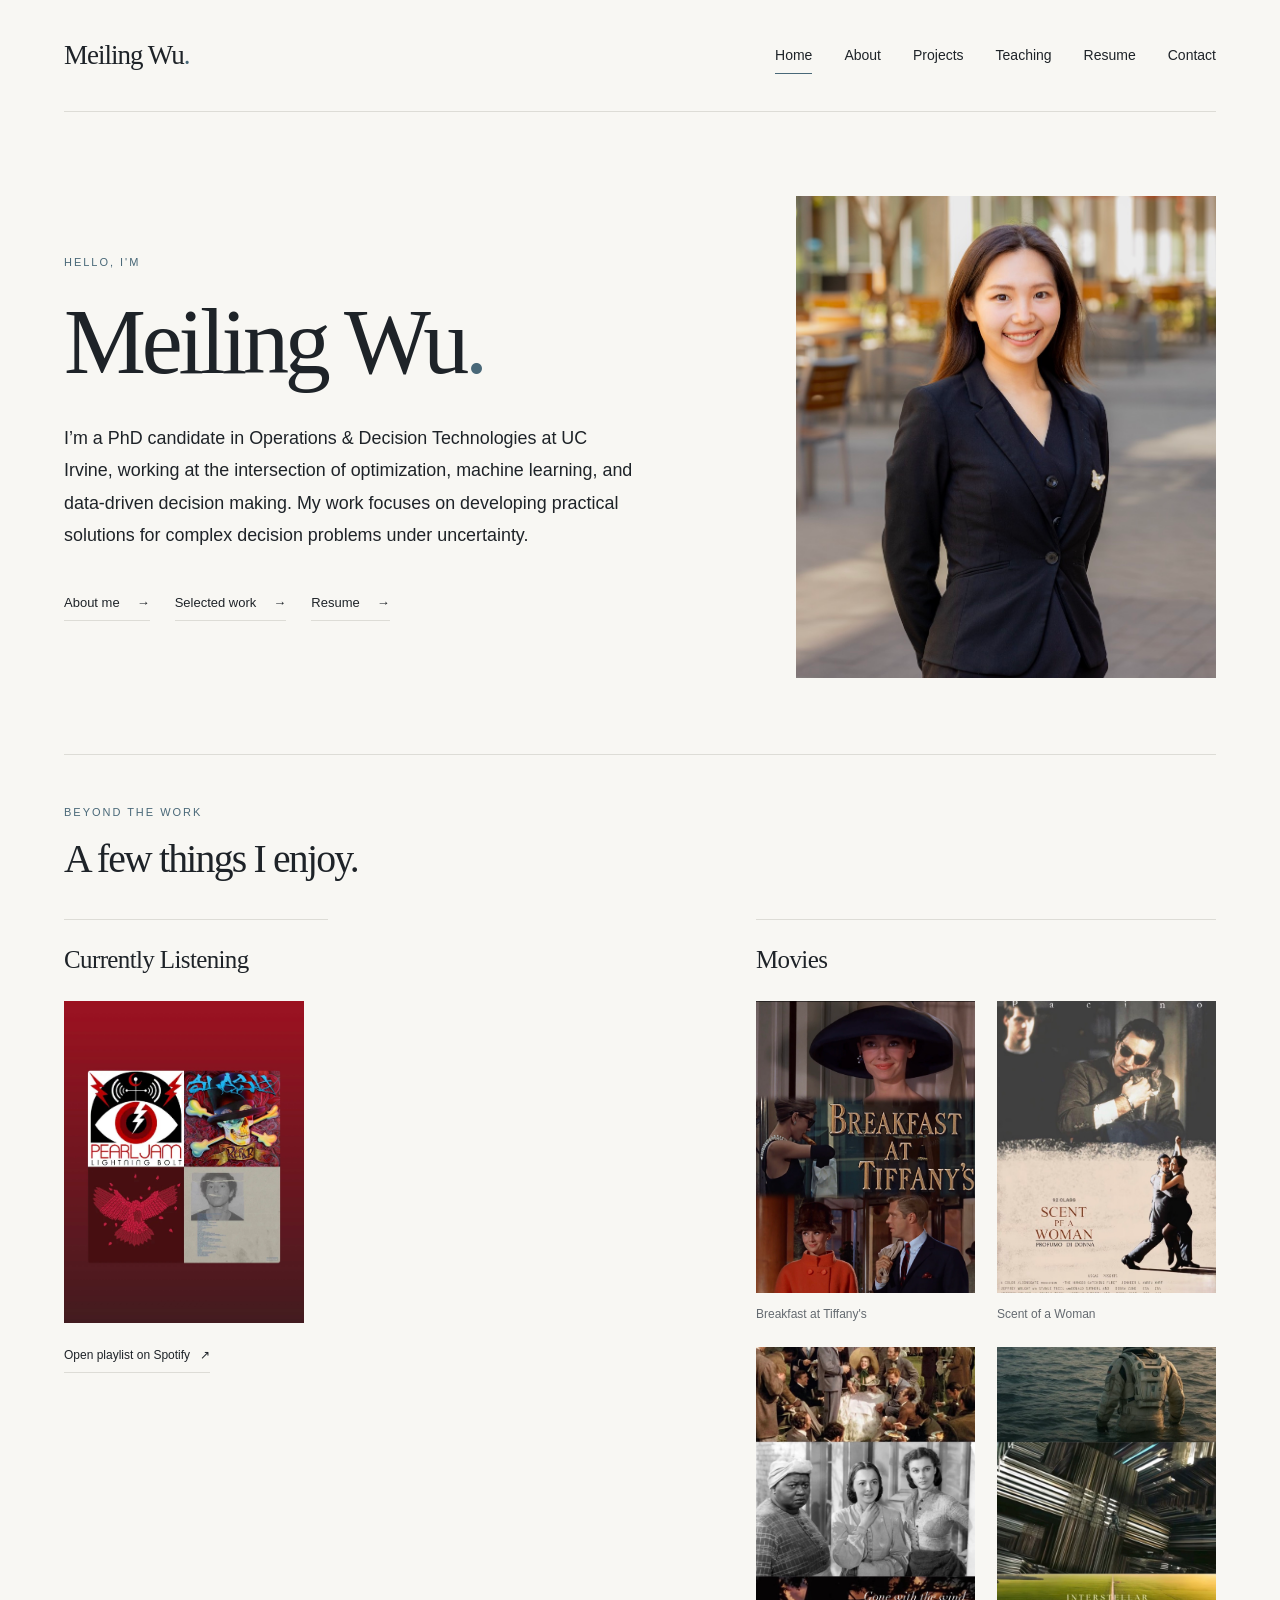
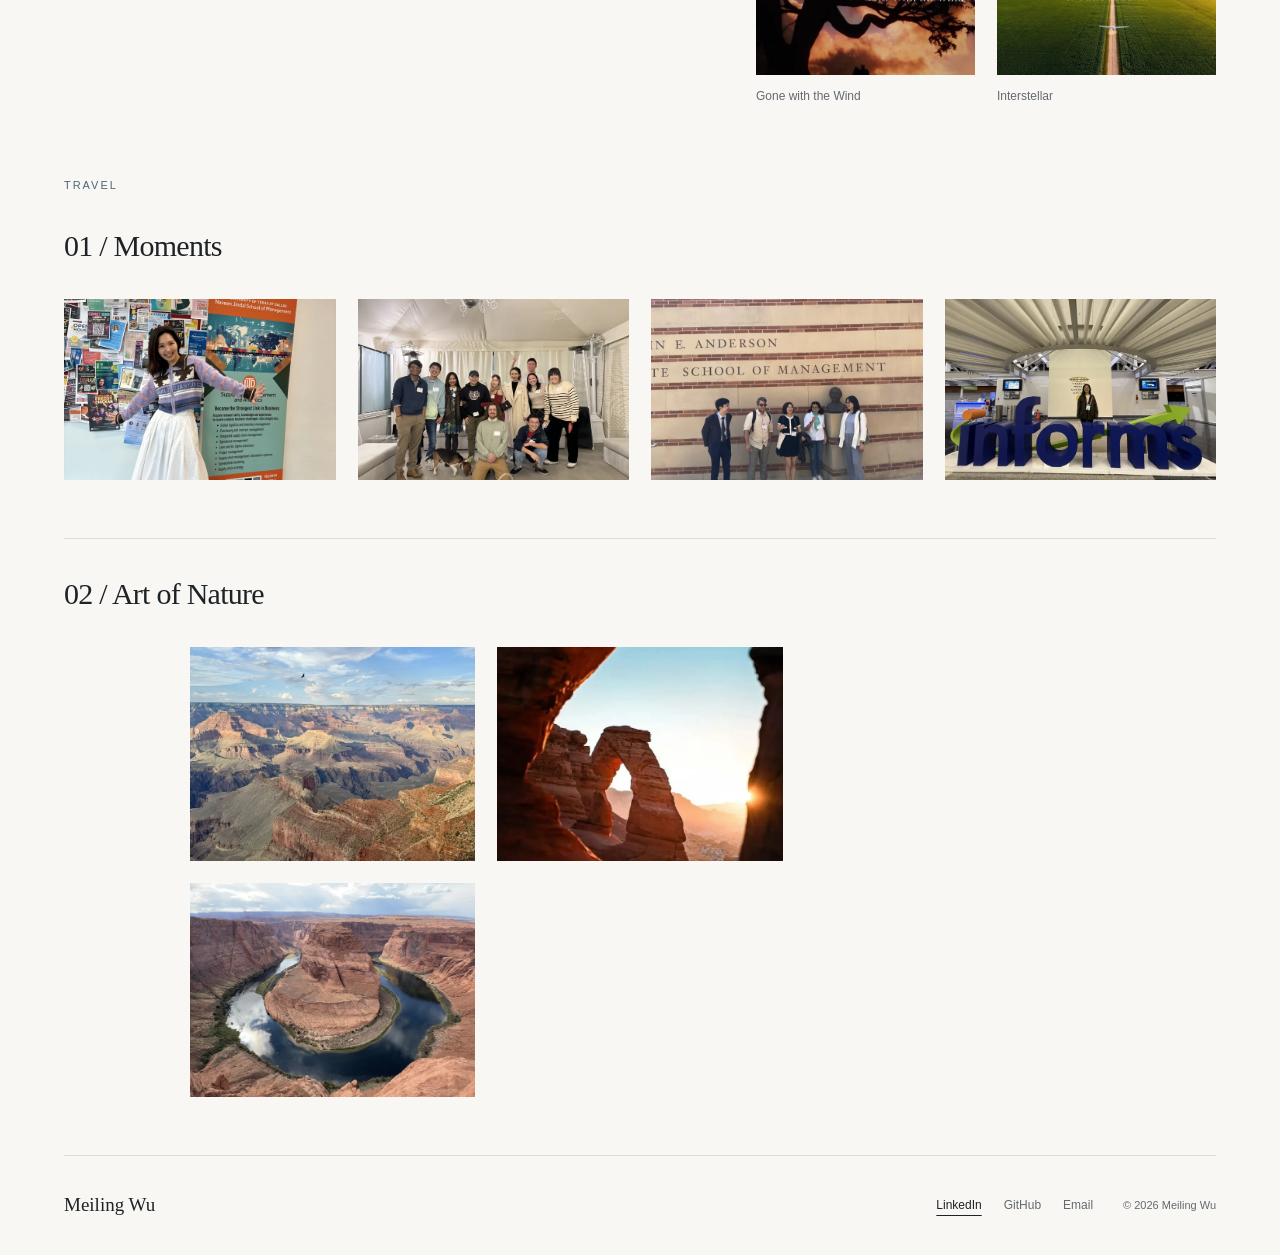
==== commit 38698338: "Update Moments photos and Home layout" ====
--- a/index.html
+++ b/index.html
@@ -9,7 +9,7 @@
   <meta property="og:description" content="The personal website of Meiling Wu. A space for personal notes, projects, and thoughtful work.">
   <meta property="og:type" content="website">
   <link rel="icon" href="assets/icons/favicon.svg" type="image/svg+xml">
-  <link rel="stylesheet" href="styles.css?v=movies-aligned-2">
+  <link rel="stylesheet" href="styles.css?v=movies-portrait-aligned-3">
   <script src="site-data.js" defer></script>
   <script src="script.js" defer></script>
 </head>
@@ -54,10 +54,10 @@
       <section class="travel-chapter chapter-moments" aria-labelledby="travel-moments-title">
         <h3 id="travel-moments-title">01 / Moments</h3>
         <div class="travel-collage">
-          <figure class="travel-photo travel-photo-01"><picture><source type="image/webp" srcset="assets/images/travel/web/01-700.webp 700w, assets/images/travel/web/01-1400.webp 1400w" sizes="(max-width: 760px) 48vw, 420px"><img src="assets/images/travel/01.jpg" alt="Friends gathered beside a glowing fire at night, with an open car trunk behind them." width="2305" height="1537" loading="lazy" decoding="async"></picture></figure>
-          <figure class="travel-photo travel-photo-02"><picture><source type="image/webp" srcset="assets/images/travel/web/02-700.webp 700w, assets/images/travel/web/02-1400.webp 1400w" sizes="(max-width: 760px) 48vw, 420px"><img src="assets/images/travel/02.jpg" alt="A group posing beside a sign on a bright, open shoreline beneath a clear blue sky." width="1620" height="1080" loading="lazy" decoding="async"></picture></figure>
-          <figure class="travel-photo travel-photo-03"><picture><source type="image/webp" srcset="assets/images/travel/web/03-700.webp 700w, assets/images/travel/web/03-1400.webp 1400w" sizes="(max-width: 760px) 48vw, 420px"><img src="assets/images/travel/03.jpg" alt="Four friends standing on a rooftop terrace beneath a blue evening sky." width="1536" height="2048" loading="lazy" decoding="async"></picture></figure>
-          <figure class="travel-photo travel-photo-04"><picture><source type="image/webp" srcset="assets/images/travel/web/04-700.webp 700w, assets/images/travel/web/04-1400.webp 1400w" sizes="(max-width: 760px) 48vw, 420px"><img src="assets/images/travel/04.jpg" alt="Three riders on horseback following a dirt path between vineyards and mountains." width="4032" height="3024" loading="lazy" decoding="async"></picture></figure>
+          <figure class="travel-photo travel-photo-01"><picture><source type="image/webp" srcset="assets/images/travel/web/01-700.webp?v=0ed70297a0cc 700w, assets/images/travel/web/01-1400.webp?v=0ed70297a0cc 1400w" sizes="(max-width: 760px) 48vw, 420px"><img src="assets/images/travel/01.jpg?v=0ed70297a0cc" alt="Meiling standing beside a conference display and a wall of photographs." width="3024" height="4028" loading="lazy" decoding="async"></picture></figure>
+          <figure class="travel-photo travel-photo-02"><picture><source type="image/webp" srcset="assets/images/travel/web/02-700.webp?v=abb9257eda07 700w, assets/images/travel/web/02-1400.webp?v=abb9257eda07 1400w" sizes="(max-width: 760px) 48vw, 420px"><img src="assets/images/travel/02.jpg?v=abb9257eda07" alt="A group posing together indoors beneath a chandelier, with a dog in front." width="5712" height="4284" loading="lazy" decoding="async"></picture></figure>
+          <figure class="travel-photo travel-photo-03"><picture><source type="image/webp" srcset="assets/images/travel/web/03-700.webp?v=96d21f0cb1e6 700w, assets/images/travel/web/03-1400.webp?v=96d21f0cb1e6 1400w" sizes="(max-width: 760px) 48vw, 420px"><img src="assets/images/travel/03.jpg?v=96d21f0cb1e6" alt="Five people standing beside a brick wall with school of management lettering." width="5712" height="4284" loading="lazy" decoding="async"></picture></figure>
+          <figure class="travel-photo travel-photo-04"><picture><source type="image/webp" srcset="assets/images/travel/web/04-700.webp?v=8ddc3b78a6b0 700w, assets/images/travel/web/04-1400.webp?v=8ddc3b78a6b0 1400w" sizes="(max-width: 760px) 48vw, 420px"><img src="assets/images/travel/04.jpg?v=8ddc3b78a6b0" alt="Meiling standing behind a large INFORMS sign in a conference venue." width="4032" height="3024" loading="lazy" decoding="async"></picture></figure>
         </div>
       </section>
       <section class="travel-chapter chapter-nature" aria-labelledby="travel-nature-title">
--- a/styles.css
+++ b/styles.css
@@ -1852,3 +1852,12 @@
 @media (max-width: 540px) {
   .contact-page .contact-socials { gap: 20px 28px; }
 }
+
+/* Align the Movies block with the portrait's right edge on desktop. */
+@media (min-width: 901px) {
+  .home-page .home-films {
+    width: 100%;
+    max-width: 460px;
+    justify-self: end;
+  }
+}
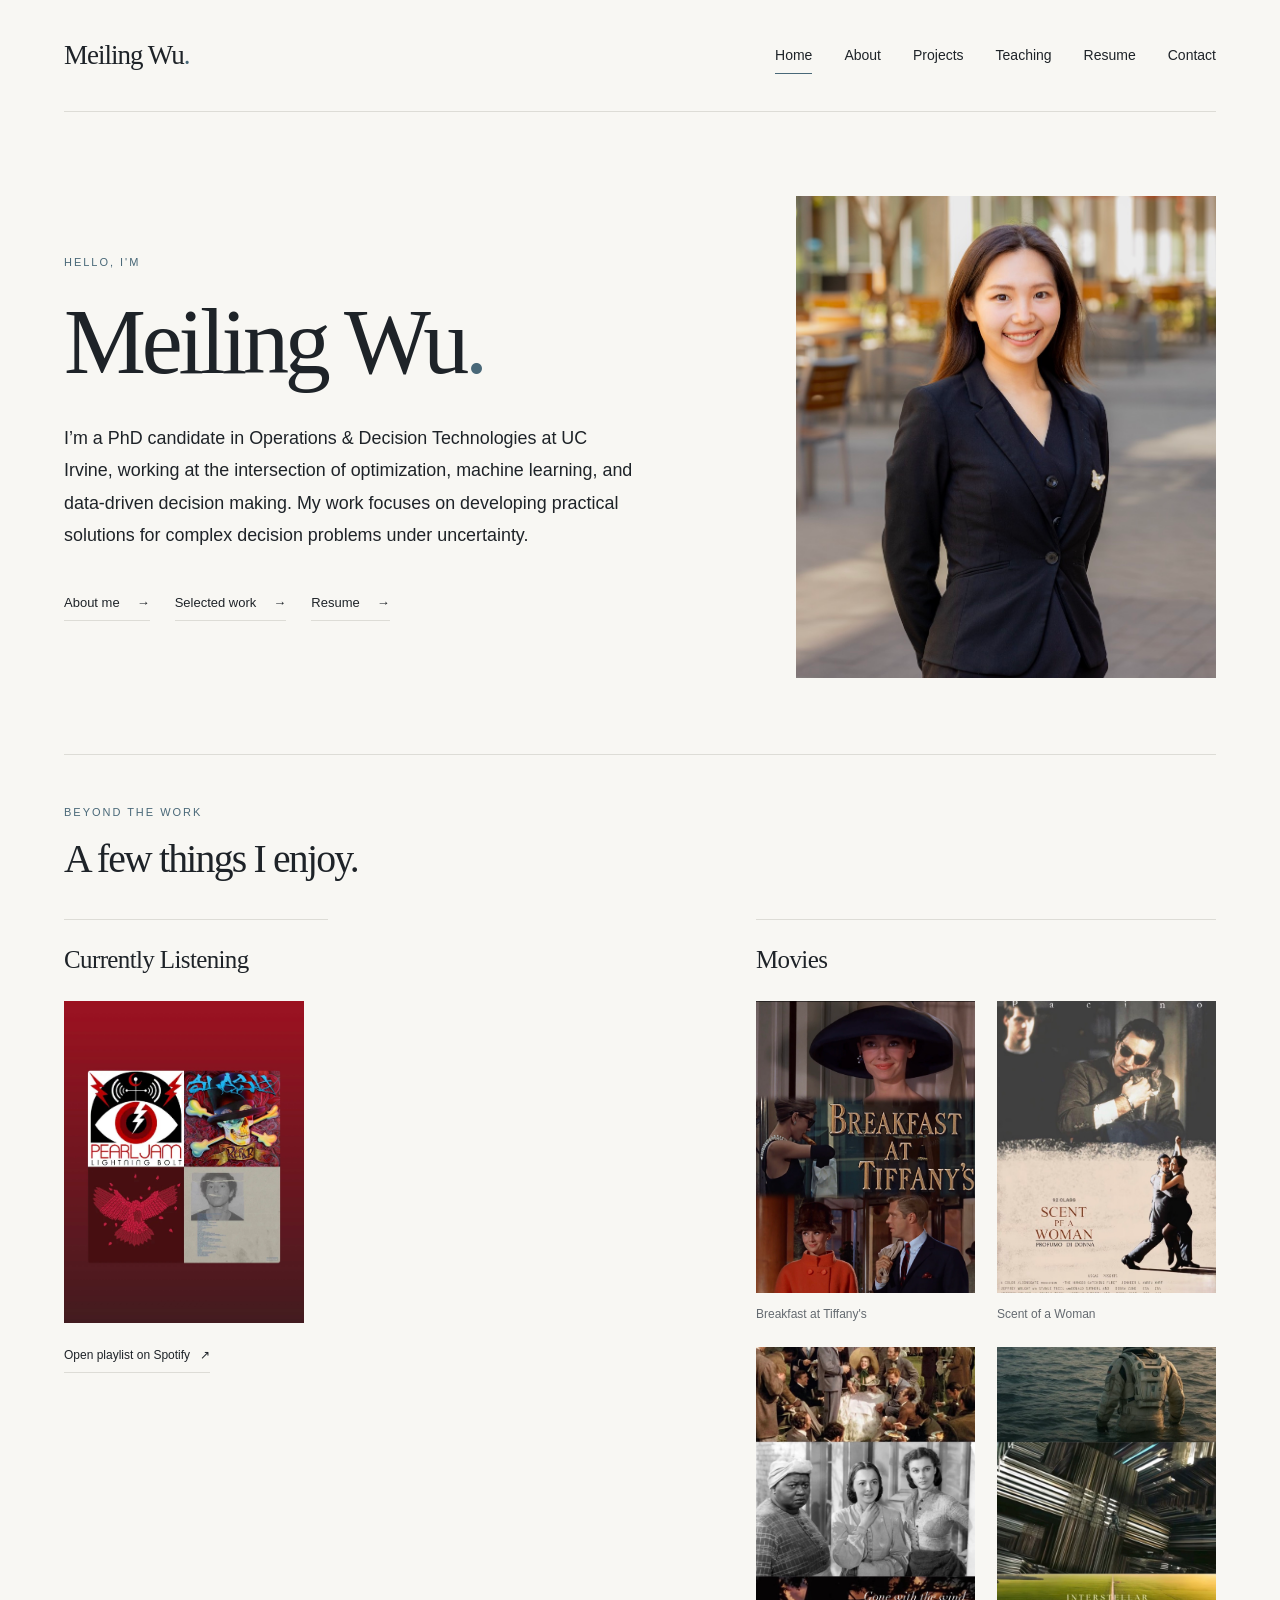
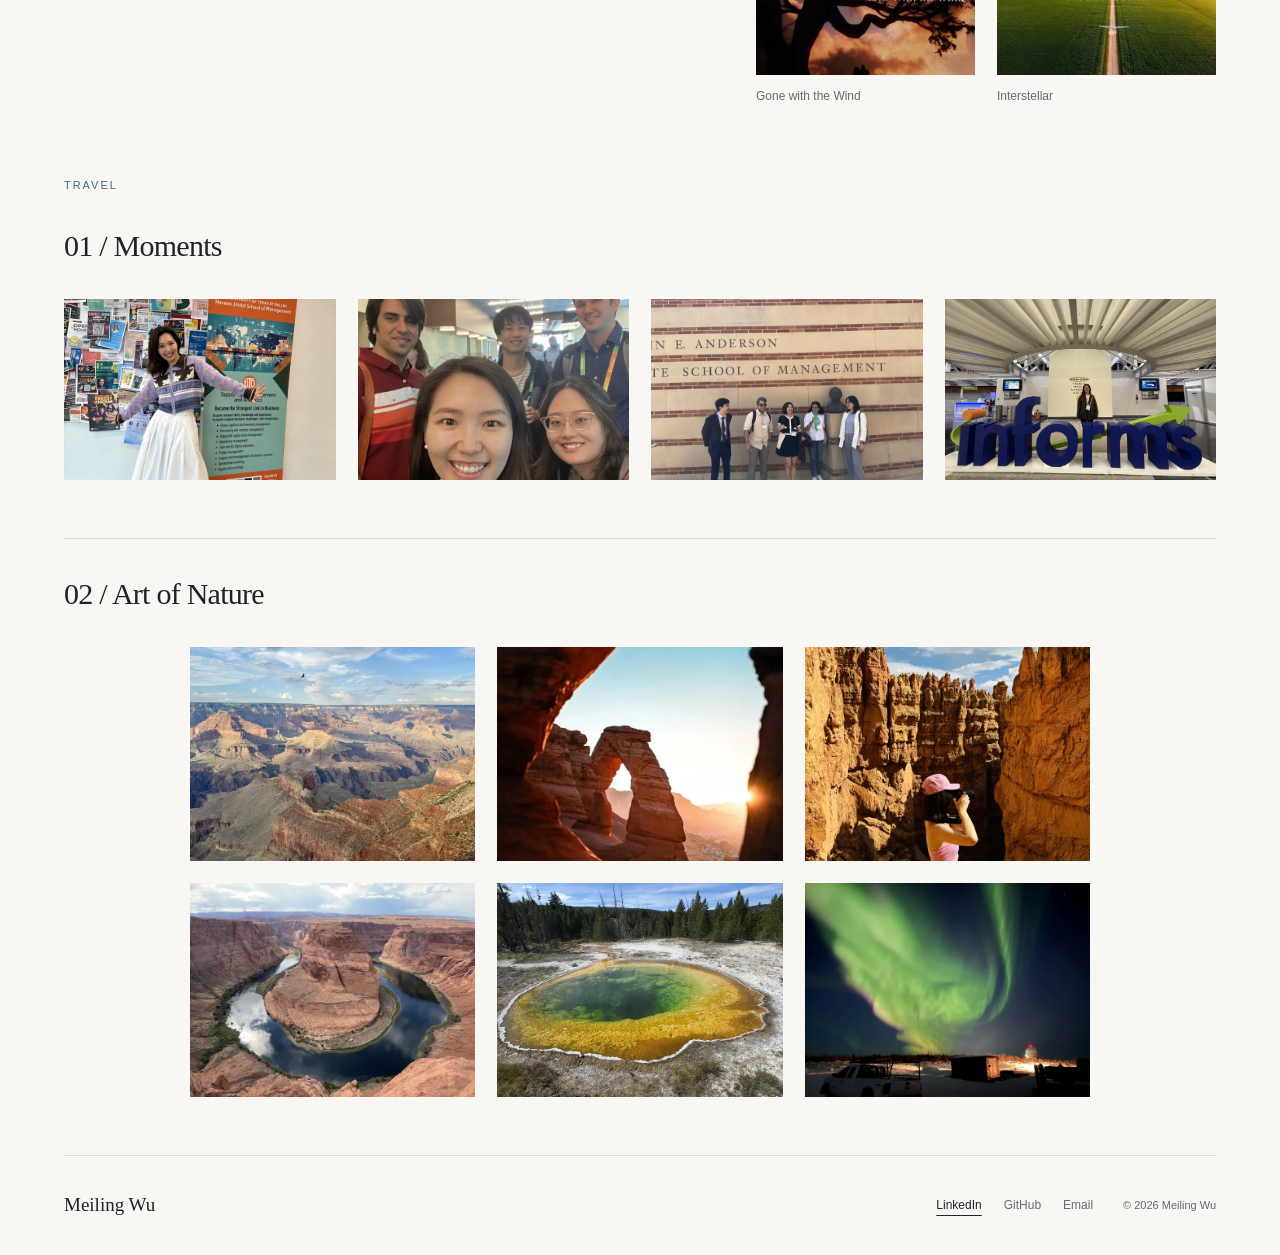
==== commit fbfe894a: "Refresh Moments photo web assets" ====
--- a/index.html
+++ b/index.html
@@ -55,7 +55,7 @@
         <h3 id="travel-moments-title">01 / Moments</h3>
         <div class="travel-collage">
           <figure class="travel-photo travel-photo-01"><picture><source type="image/webp" srcset="assets/images/travel/web/01-700.webp?v=0ed70297a0cc 700w, assets/images/travel/web/01-1400.webp?v=0ed70297a0cc 1400w" sizes="(max-width: 760px) 48vw, 420px"><img src="assets/images/travel/01.jpg?v=0ed70297a0cc" alt="Meiling standing beside a conference display and a wall of photographs." width="3024" height="4028" loading="lazy" decoding="async"></picture></figure>
-          <figure class="travel-photo travel-photo-02"><picture><source type="image/webp" srcset="assets/images/travel/web/02-700.webp?v=abb9257eda07 700w, assets/images/travel/web/02-1400.webp?v=abb9257eda07 1400w" sizes="(max-width: 760px) 48vw, 420px"><img src="assets/images/travel/02.jpg?v=abb9257eda07" alt="A group posing together indoors beneath a chandelier, with a dog in front." width="5712" height="4284" loading="lazy" decoding="async"></picture></figure>
+          <figure class="travel-photo travel-photo-02"><picture><source type="image/webp" srcset="assets/images/travel/web/02-700.webp?v=936cfcc9b991 700w, assets/images/travel/web/02-1400.webp?v=936cfcc9b991 1400w" sizes="(max-width: 760px) 48vw, 420px"><img src="assets/images/travel/02.jpg?v=936cfcc9b991" alt="Five people posing for a group selfie inside a conference venue." width="1206" height="1599" loading="lazy" decoding="async"></picture></figure>
           <figure class="travel-photo travel-photo-03"><picture><source type="image/webp" srcset="assets/images/travel/web/03-700.webp?v=96d21f0cb1e6 700w, assets/images/travel/web/03-1400.webp?v=96d21f0cb1e6 1400w" sizes="(max-width: 760px) 48vw, 420px"><img src="assets/images/travel/03.jpg?v=96d21f0cb1e6" alt="Five people standing beside a brick wall with school of management lettering." width="5712" height="4284" loading="lazy" decoding="async"></picture></figure>
           <figure class="travel-photo travel-photo-04"><picture><source type="image/webp" srcset="assets/images/travel/web/04-700.webp?v=8ddc3b78a6b0 700w, assets/images/travel/web/04-1400.webp?v=8ddc3b78a6b0 1400w" sizes="(max-width: 760px) 48vw, 420px"><img src="assets/images/travel/04.jpg?v=8ddc3b78a6b0" alt="Meiling standing behind a large INFORMS sign in a conference venue." width="4032" height="3024" loading="lazy" decoding="async"></picture></figure>
         </div>
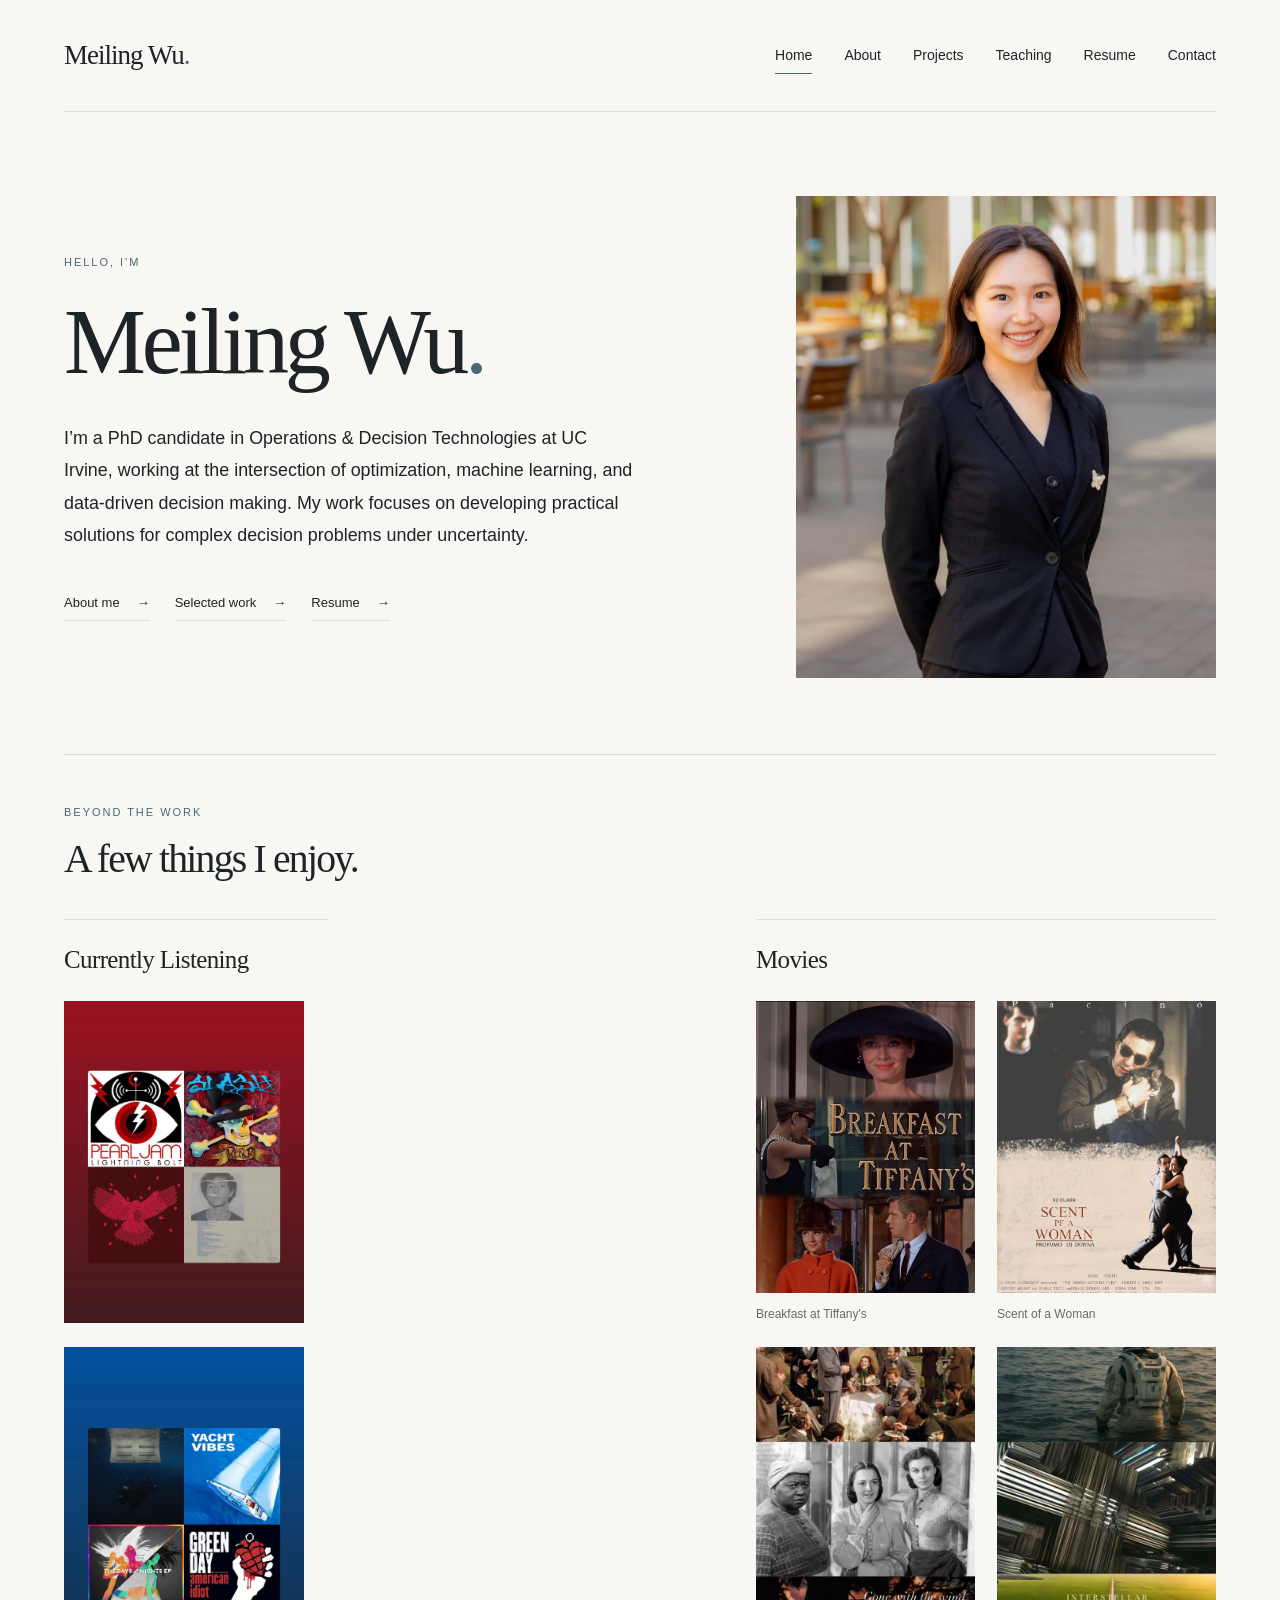
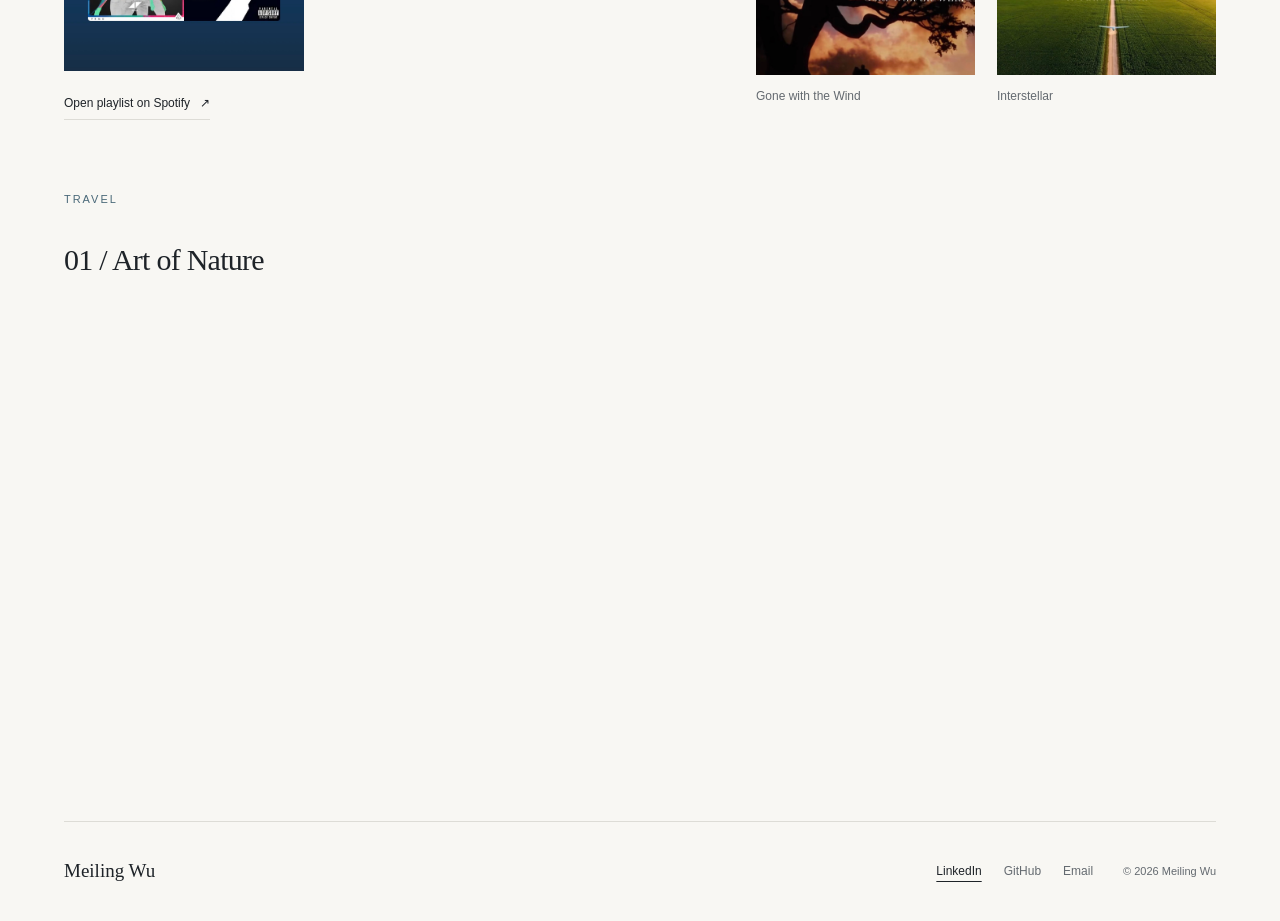
==== commit 6ae9ed21: "Update Home photos and resume" ====
--- a/index.html
+++ b/index.html
@@ -36,6 +36,7 @@
         <section class="home-music" aria-labelledby="listening-title">
           <h3 id="listening-title">Currently Listening</h3>
           <figure class="playlist-art"><img src="assets/images/music/spotify-playlist.jpg" alt="Red Spotify playlist artwork featuring a collage of album covers" width="1206" height="1618" loading="lazy" decoding="async"></figure>
+          <figure class="playlist-art"><img src="assets/images/music/IMG_8069.jpg" alt="Blue playlist artwork featuring a collage of four album covers" width="1206" height="1626" loading="lazy" decoding="async"></figure>
           <a class="arrow-link" href="https://open.spotify.com/playlist/6bIdMzMl5fy6MpWoafnNyj?si=AcDOhv1JTNiCwGI7rJEhVw&amp;utm_source=copy-link&amp;pi=zV1Mj_dpSNiaz" target="_blank" rel="noopener noreferrer">Open playlist on Spotify <span aria-hidden="true">↗</span></a>
         </section>
         <section class="home-films" aria-labelledby="screen-title">
@@ -51,17 +52,8 @@
     </section>
     <section class="travel-section travel-journal" aria-labelledby="travel-title">
       <header class="journal-heading"><h2 id="travel-title" class="eyebrow">Travel</h2></header>
-      <section class="travel-chapter chapter-moments" aria-labelledby="travel-moments-title">
-        <h3 id="travel-moments-title">01 / Moments</h3>
-        <div class="travel-collage">
-          <figure class="travel-photo travel-photo-01"><picture><source type="image/webp" srcset="assets/images/travel/web/01-700.webp?v=0ed70297a0cc 700w, assets/images/travel/web/01-1400.webp?v=0ed70297a0cc 1400w" sizes="(max-width: 760px) 48vw, 420px"><img src="assets/images/travel/01.jpg?v=0ed70297a0cc" alt="Meiling standing beside a conference display and a wall of photographs." width="3024" height="4028" loading="lazy" decoding="async"></picture></figure>
-          <figure class="travel-photo travel-photo-02"><picture><source type="image/webp" srcset="assets/images/travel/web/02-700.webp?v=936cfcc9b991 700w, assets/images/travel/web/02-1400.webp?v=936cfcc9b991 1400w" sizes="(max-width: 760px) 48vw, 420px"><img src="assets/images/travel/02.jpg?v=936cfcc9b991" alt="Five people posing for a group selfie inside a conference venue." width="1206" height="1599" loading="lazy" decoding="async"></picture></figure>
-          <figure class="travel-photo travel-photo-03"><picture><source type="image/webp" srcset="assets/images/travel/web/03-700.webp?v=96d21f0cb1e6 700w, assets/images/travel/web/03-1400.webp?v=96d21f0cb1e6 1400w" sizes="(max-width: 760px) 48vw, 420px"><img src="assets/images/travel/03.jpg?v=96d21f0cb1e6" alt="Five people standing beside a brick wall with school of management lettering." width="5712" height="4284" loading="lazy" decoding="async"></picture></figure>
-          <figure class="travel-photo travel-photo-04"><picture><source type="image/webp" srcset="assets/images/travel/web/04-700.webp?v=8ddc3b78a6b0 700w, assets/images/travel/web/04-1400.webp?v=8ddc3b78a6b0 1400w" sizes="(max-width: 760px) 48vw, 420px"><img src="assets/images/travel/04.jpg?v=8ddc3b78a6b0" alt="Meiling standing behind a large INFORMS sign in a conference venue." width="4032" height="3024" loading="lazy" decoding="async"></picture></figure>
-        </div>
-      </section>
       <section class="travel-chapter chapter-nature" aria-labelledby="travel-nature-title">
-        <h3 id="travel-nature-title">02 / Art of Nature</h3>
+        <h3 id="travel-nature-title">01 / Art of Nature</h3>
         <div class="travel-collage">
           <figure class="travel-photo travel-photo-05"><picture><source type="image/webp" srcset="assets/images/travel/web/05-700.webp 700w, assets/images/travel/web/05-1400.webp 1400w" sizes="(max-width: 760px) 48vw, 420px"><img src="assets/images/travel/05.jpg" alt="Layered canyon cliffs stretching into the distance beneath a cloud-filled sky." width="5712" height="4284" loading="lazy" decoding="async"></picture></figure>
           <figure class="travel-photo travel-photo-06"><picture><source type="image/webp" srcset="assets/images/travel/web/06-700.webp 700w, assets/images/travel/web/06-1400.webp 1400w" sizes="(max-width: 760px) 48vw, 420px"><img src="assets/images/travel/06.jpg" alt="Sunset shining through a sandstone opening toward a freestanding rock arch." width="1179" height="1581" loading="lazy" decoding="async"></picture></figure>
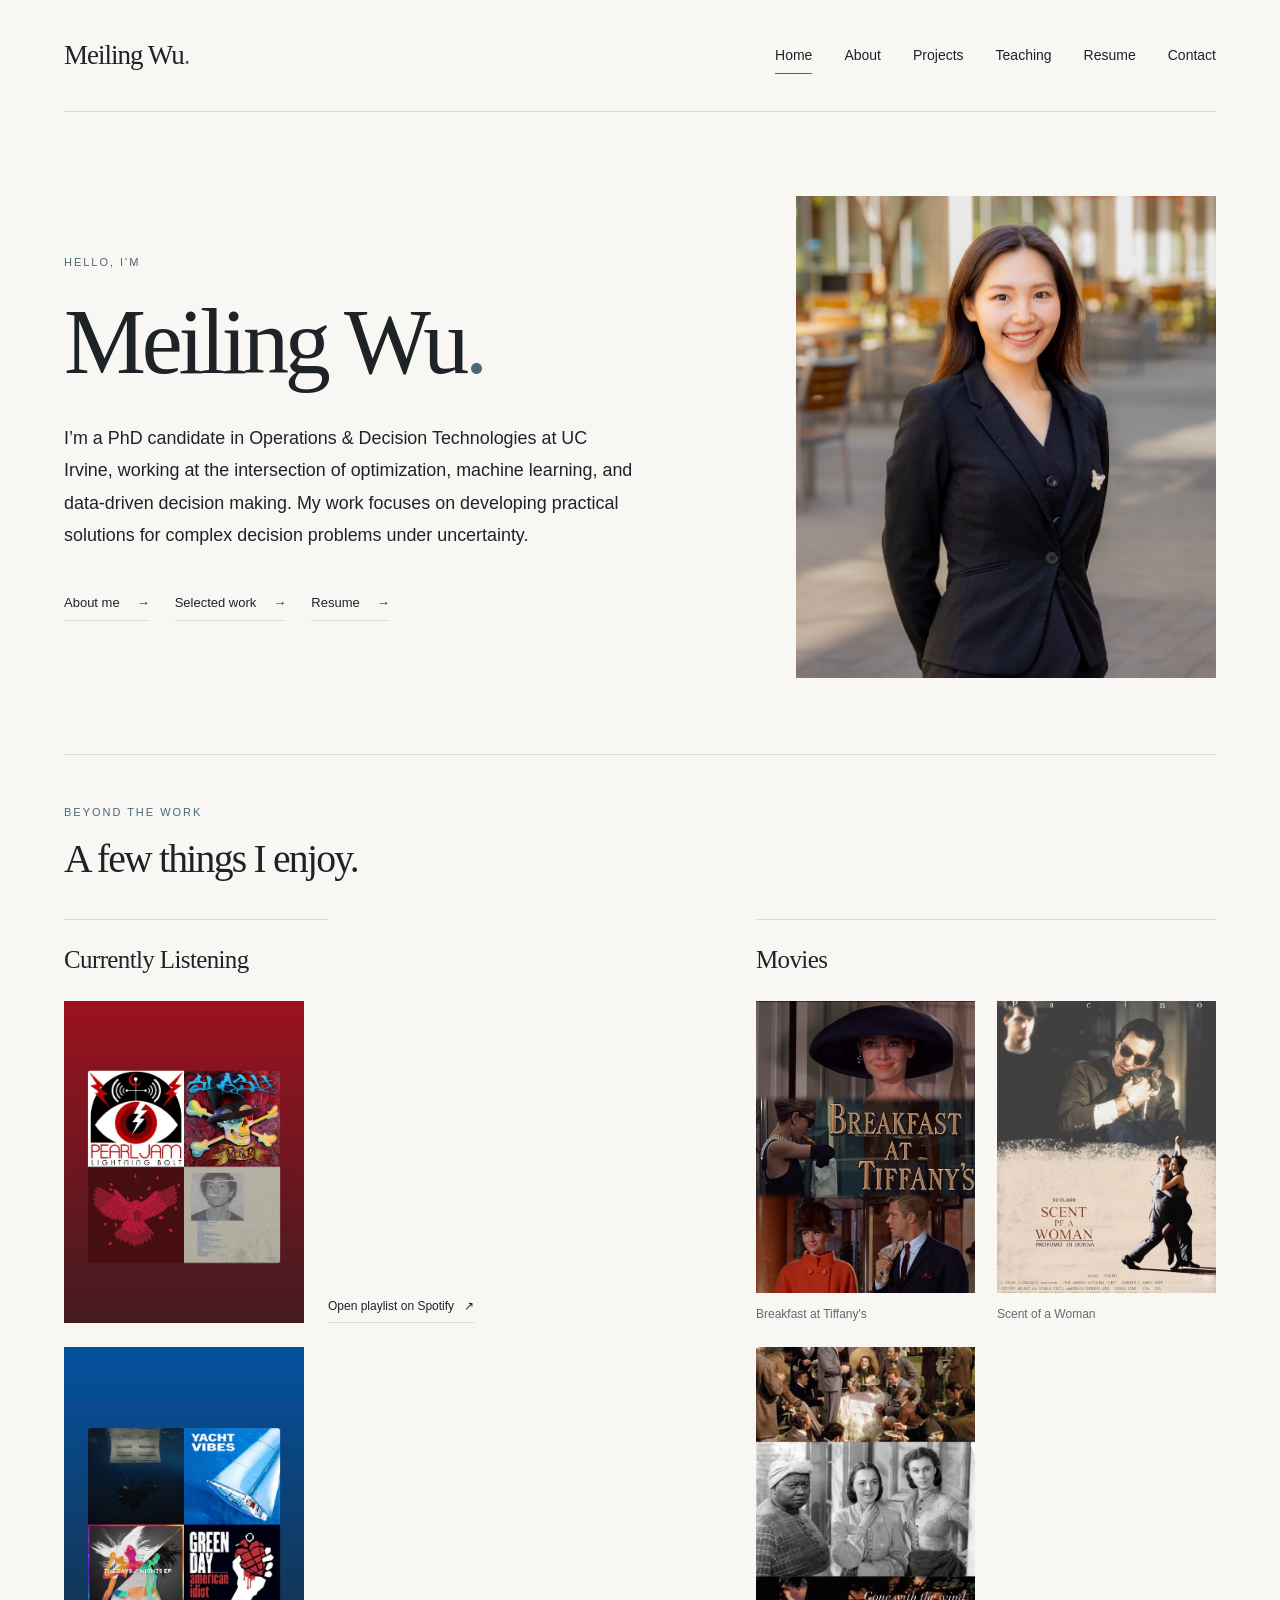
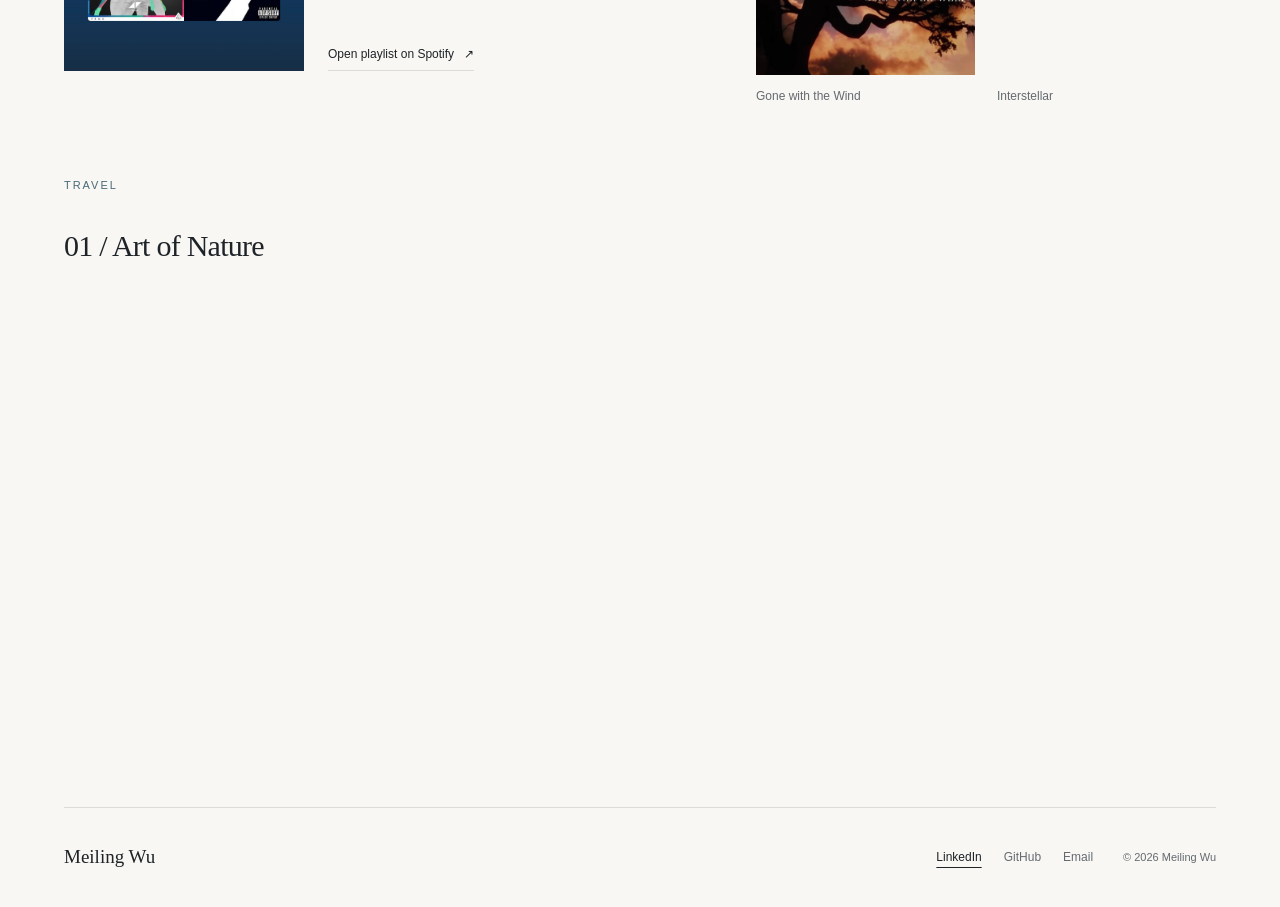
==== commit d3c37115: "Add individual Spotify links beside Home listening photos" ====
--- a/index.html
+++ b/index.html
@@ -35,9 +35,14 @@
       <div class="home-interests">
         <section class="home-music" aria-labelledby="listening-title">
           <h3 id="listening-title">Currently Listening</h3>
-          <figure class="playlist-art"><img src="assets/images/music/spotify-playlist.jpg" alt="Red Spotify playlist artwork featuring a collage of album covers" width="1206" height="1618" loading="lazy" decoding="async"></figure>
-          <figure class="playlist-art"><img src="assets/images/music/IMG_8069.jpg" alt="Blue playlist artwork featuring a collage of four album covers" width="1206" height="1626" loading="lazy" decoding="async"></figure>
-          <a class="arrow-link" href="https://open.spotify.com/playlist/6bIdMzMl5fy6MpWoafnNyj?si=AcDOhv1JTNiCwGI7rJEhVw&amp;utm_source=copy-link&amp;pi=zV1Mj_dpSNiaz" target="_blank" rel="noopener noreferrer">Open playlist on Spotify <span aria-hidden="true">↗</span></a>
+          <div class="playlist-row">
+            <figure class="playlist-art"><img src="assets/images/music/spotify-playlist.jpg" alt="Red Spotify playlist artwork featuring a collage of album covers" width="1206" height="1618" loading="lazy" decoding="async"></figure>
+            <a class="arrow-link" href="https://open.spotify.com/playlist/6bIdMzMl5fy6MpWoafnNyj?si=OL8vxhF-RuafAqFPXMHJwQ&amp;utm_source=copy-link&amp;pi=sgzZ90YgRhu04" target="_blank" rel="noopener noreferrer">Open playlist on Spotify <span aria-hidden="true">↗</span></a>
+          </div>
+          <div class="playlist-row">
+            <figure class="playlist-art"><img src="assets/images/music/IMG_8069.jpg" alt="Blue playlist artwork featuring a collage of four album covers" width="1206" height="1626" loading="lazy" decoding="async"></figure>
+            <a class="arrow-link" href="https://open.spotify.com/playlist/6bsNQ4P6C785CthPpeWPBl?si=eiL1Uy6DS9qgvTb0wDJEXw&amp;utm_source=copy-link" target="_blank" rel="noopener noreferrer">Open playlist on Spotify <span aria-hidden="true">↗</span></a>
+          </div>
         </section>
         <section class="home-films" aria-labelledby="screen-title">
           <h3 id="screen-title">Movies</h3>
--- a/styles.css
+++ b/styles.css
@@ -1773,6 +1773,35 @@
   font-size: 12px;
   gap: 10px;
 }
+/* Pair each listening image with its own playlist link. */
+.home-page .playlist-row {
+  display: grid;
+  grid-template-columns: min(100%, 240px) max-content;
+  align-items: center;
+  gap: 24px;
+  margin-top: 24px;
+}
+.home-page .playlist-row .playlist-art,
+.home-page .playlist-row .arrow-link {
+  margin-top: 0;
+}
+.home-page .playlist-row .arrow-link {
+  align-self: end;
+}
+@media (min-width: 901px) and (max-width: 1100px) {
+  .home-page .playlist-row { gap: 16px; }
+  .home-page .playlist-row .arrow-link { max-width: 110px; }
+}
+@media (max-width: 900px) {
+  .home-page .playlist-row { grid-template-columns: 230px max-content; }
+}
+@media (max-width: 540px) {
+  .home-page .playlist-row {
+    grid-template-columns: minmax(0, 230px) 100px;
+    gap: 16px;
+  }
+  .home-page .playlist-row .arrow-link { justify-self: start; }
+}
 .home-page .films-subtitle {
   font-size: 13px;
   margin-top: 8px;
